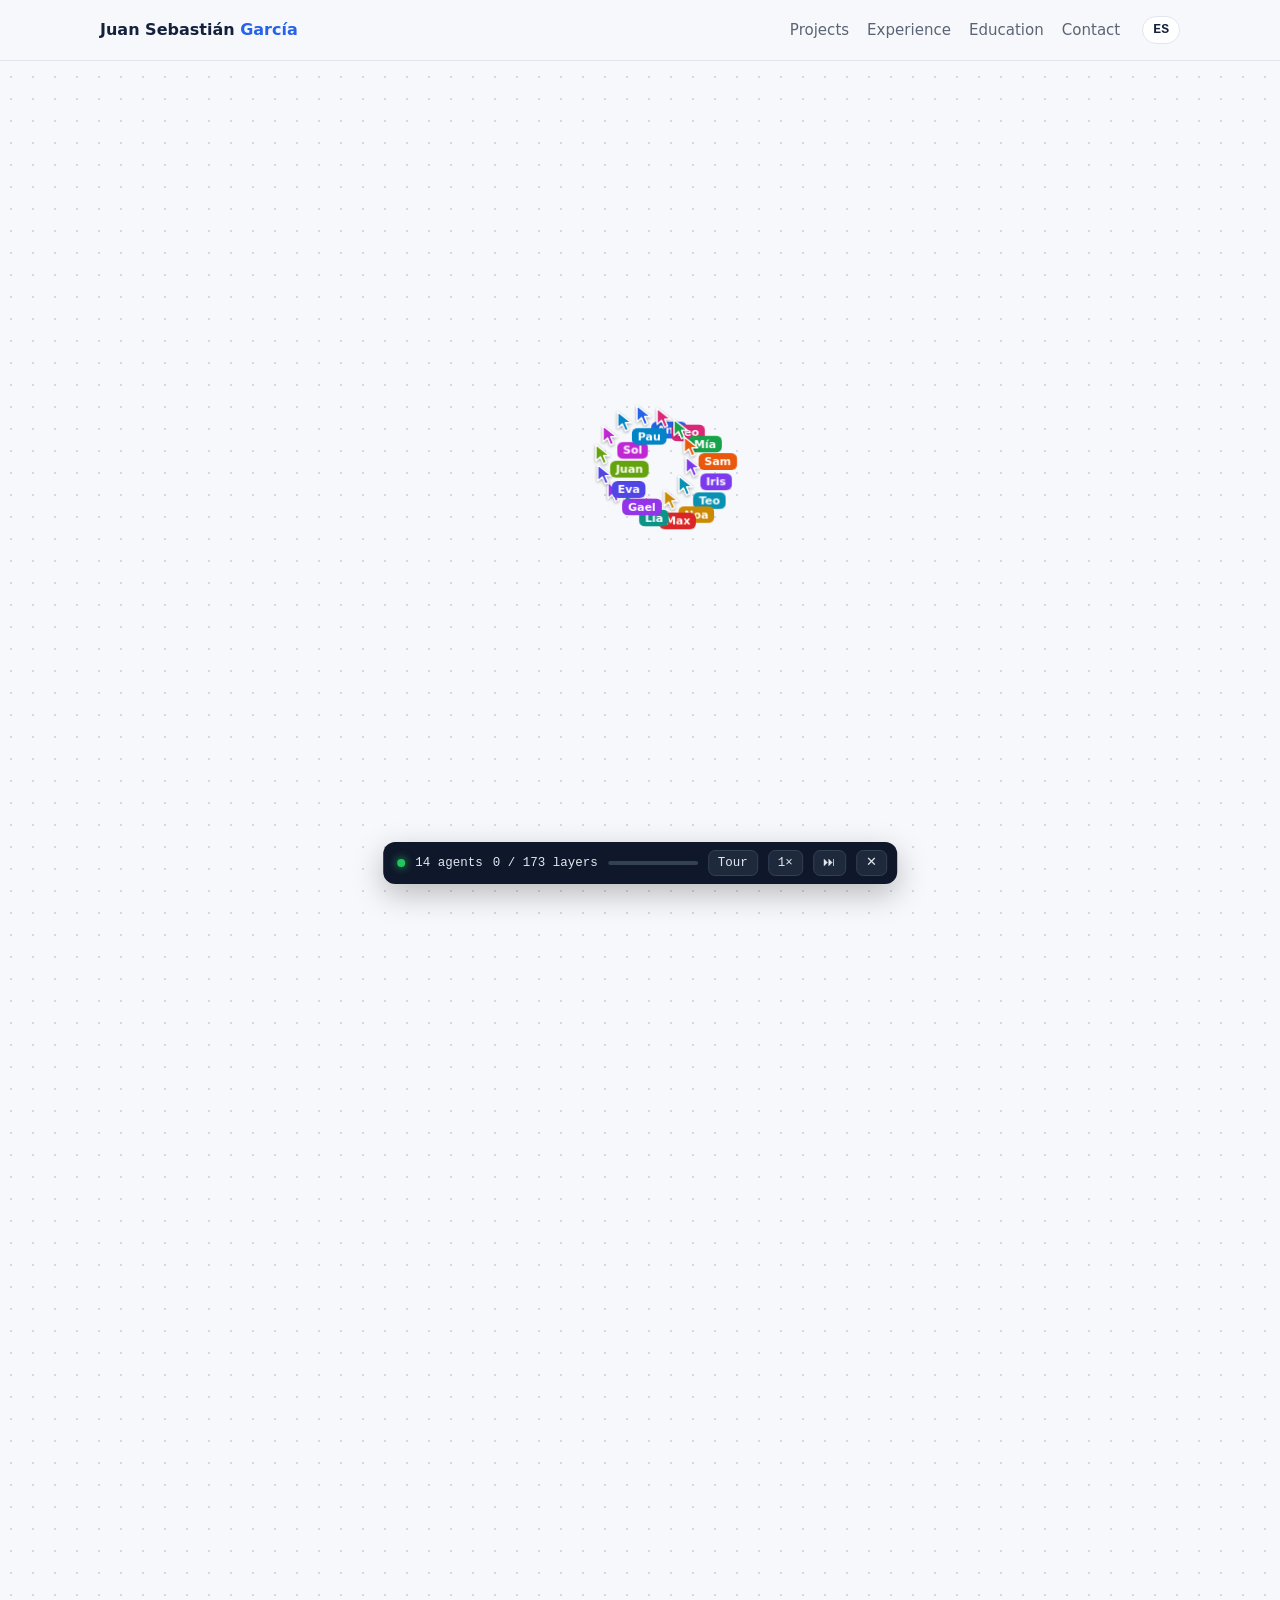
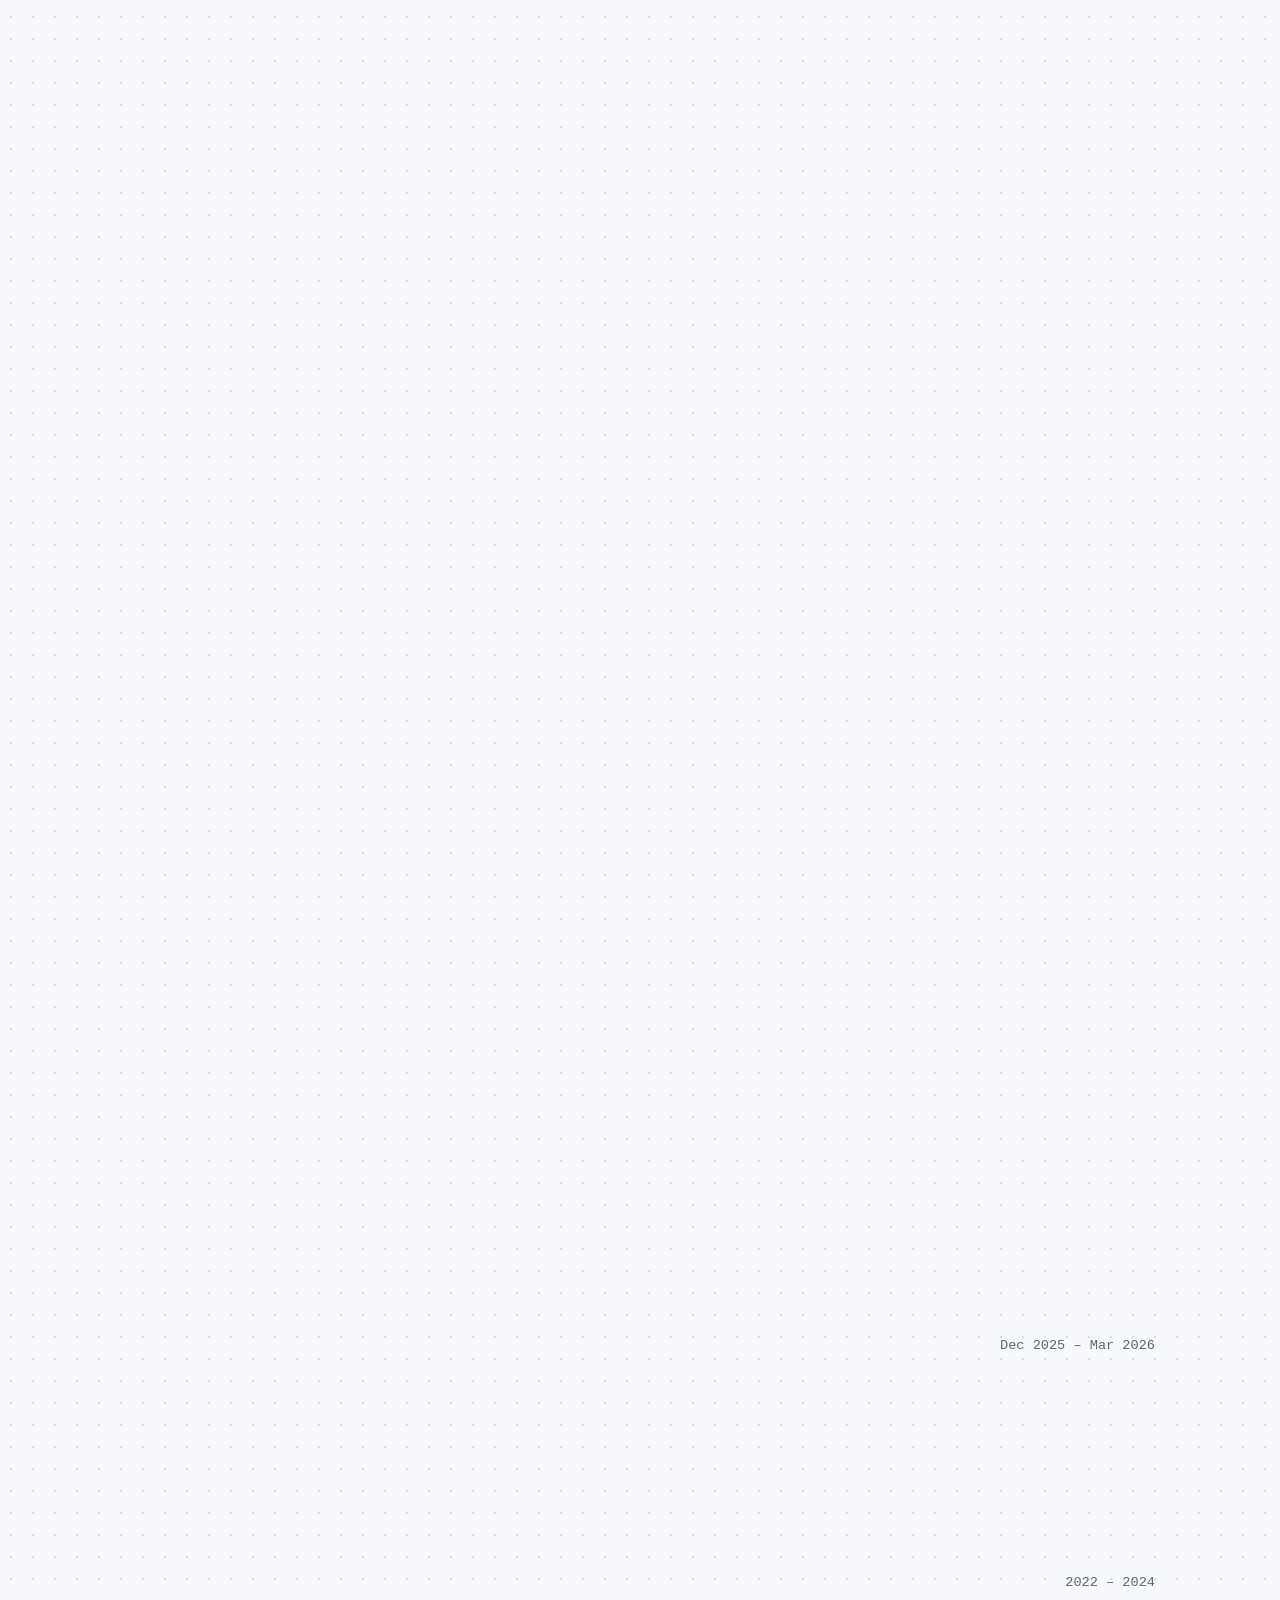
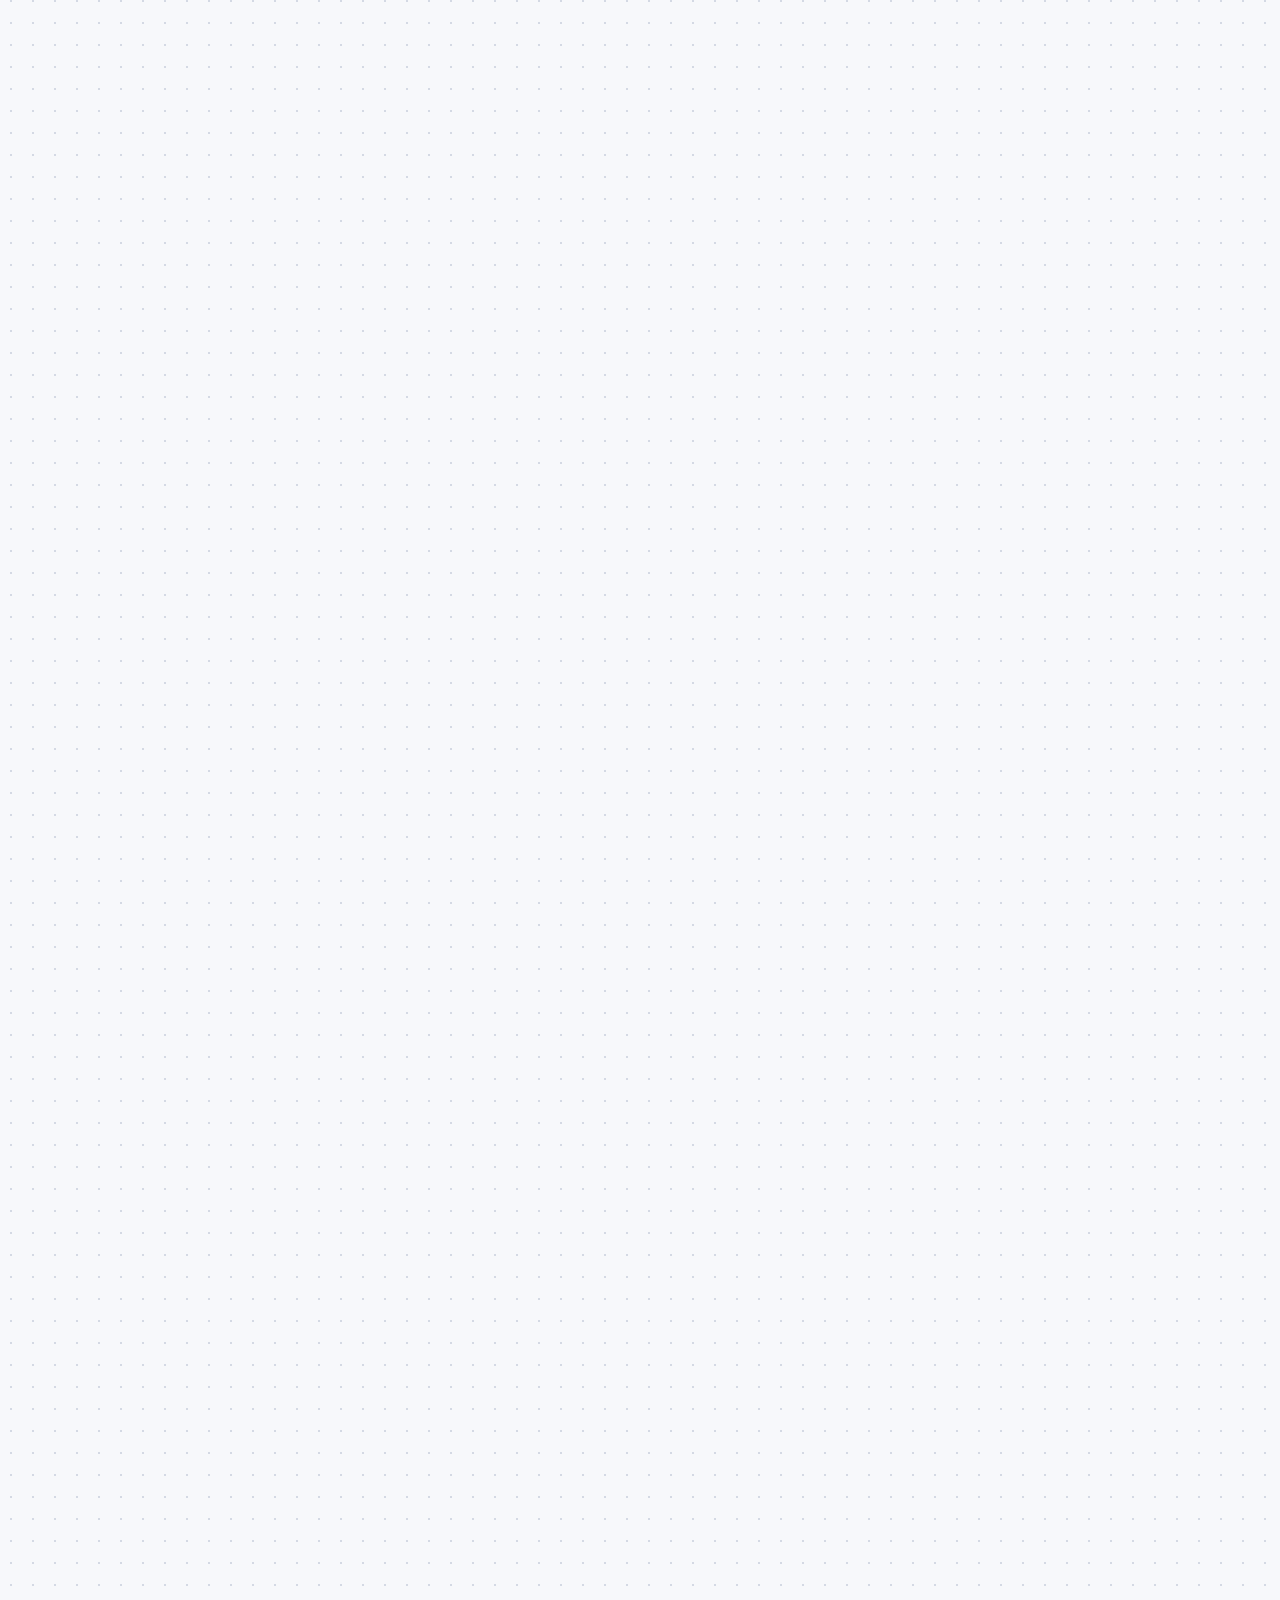
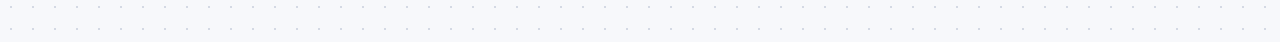
==== en/index.html @ de95fca2 "CV y portafolio web con el efecto Swarm Rebuild Sitio estático en español e inglés: perfil, 8 proyec" ====
<!doctype html>
<html lang="en">
<head>
<meta charset="utf-8">
<meta name="viewport" content="width=device-width, initial-scale=1">
<title>Juan Sebastián García Carrillo · Systems &amp; Data Analyst, QA and AI-powered automation</title>
<meta name="description" content="CV and portfolio of Juan Sebastián García Carrillo: QA, data analysis and AI-powered automation. Eight projects with code and demos.">
<meta property="og:title" content="Juan Sebastián García Carrillo · Systems &amp; Data Analyst, QA and AI-powered automation">
<meta property="og:description" content="CV and portfolio of Juan Sebastián García Carrillo: QA, data analysis and AI-powered automation. Eight projects with code and demos.">
<meta property="og:image" content="https://juansgarciac.github.io/img/storylens.webp">
<link rel="alternate" hreflang="en" href="https://juansgarciac.github.io/en/"><link rel="alternate" hreflang="es" href="https://juansgarciac.github.io/">
<link rel="icon" href="../favicon.svg" type="image/svg+xml">
<link rel="stylesheet" href="../styles.css">
</head>
<body>
<script src="../swarm-rebuild.js" data-agents="14"></script>
<div data-sr-root>
<header class="top"><div class="wrap">
  <a class="brand" href="#inicio">Juan Sebastián <span>García</span></a>
  <nav aria-label="Secciones"><a href="#proyectos">Projects</a><a href="#experiencia">Experience</a><a href="#formacion">Education</a><a href="#contacto">Contact</a></nav>
  <a class="lang" href="../" hreflang="es">ES</a>
</div></header>

<main id="inicio">
<section class="hero"><div class="wrap">
  <p class="kicker">Bogotá, Colombia · Systems Engineer</p>
  <h1>Juan Sebastián García Carrillo</h1>
  <p class="role">Systems &amp; Data Analyst · QA · AI-powered automation</p>
  <p class="summary">Systems Engineer with a background in requirements, data and AI-powered automation. As a QA Engineer (2022–2024) I analyzed and documented user stories and integrations, with acceptance criteria, in Agile/Scrum teams. In my professional internship I performed statistical and trend analysis to support decisions, automated Excel workbooks with macros and built the prototype of a conversational AI agent.</p>
  <ul class="actions">
    <li><a class="btn" href="#proyectos">See projects</a></li>
    <li><a class="btn primary" data-mail data-u="juansgarciac2003" data-d="gmail.com" href="#contacto">Email</a></li>
    <li><a class="btn" href="https://www.linkedin.com/in/juansgc" rel="noopener">LinkedIn</a></li>
    <li><a class="btn" href="https://github.com/JuanSGarciaC" rel="noopener">GitHub</a></li>
  </ul>
  <p class="where">Open to remote, hybrid or on-site work in Bogotá.</p>
</div></section>

<section id="proyectos"><div class="wrap">
  <h2>Projects</h2>
  <p class="lead">Eight projects with one idea in common: systems that fail safely, can be audited and measure what they promise. Each one has its code, automated tests and a section on its limits.</p>
  <div class="grid"><article class="card"><figure><img src="../img/storylens.webp" alt="StoryLens QA: Catch requirement issues before they become bugs" loading="lazy" decoding="async" width="960" height="600"></figure><div class="body"><h3>StoryLens QA</h3><p class="tagline">Catch requirement issues before they become bugs</p><p class="desc">Reads user stories and flags what is poorly written, citing the standard (ISO 29148, INVEST, ISTQB); generates traceable test cases and measures quality. AI is optional: if it fails, the rules keep working.</p><p class="learned"><b>I learned:</b> to evaluate AI honestly: on unseen stories the rules (F1 0.71) beat the AI (0.37–0.46).</p><ul class="chips"><li class="chip">Python</li><li class="chip">FastAPI</li><li class="chip">React</li><li class="chip">Gemini</li><li class="chip">Playwright</li></ul><ul class="links"><li><a href="https://github.com/JuanSGarciaC/storylens-qa" rel="noopener">Code</a></li><li><a href="https://storylens-qa.onrender.com" rel="noopener">Live demo</a></li><li><a href="https://juansgarciac.github.io/storylens-qa/" rel="noopener">Project page</a></li></ul></div></article><article class="card"><figure><img src="../img/laboratorio.webp" alt="Defense lab: See a web attack from the inside, and how it is stopped" loading="lazy" decoding="async" width="960" height="600"></figure><div class="body"><h3>Defense lab</h3><p class="tagline">See a web attack from the inside, and how it is stopped</p><p class="desc">The same app written vulnerable and hardened; seven OWASP Top 10 attacks run against both at once, and a console shows every request, the result and the line of code that makes the difference.</p><p class="learned"><b>I learned:</b> how SQL injection, XSS, brute force, IDOR and others work, and how to fix them.</p><ul class="chips"><li class="chip">Python</li><li class="chip">FastAPI</li><li class="chip">React</li><li class="chip">OWASP</li><li class="chip">Playwright</li></ul><ul class="links"><li><a href="https://github.com/JuanSGarciaC/laboratorio-defensa" rel="noopener">Code</a></li></ul></div></article><article class="card"><figure><img src="../img/nexusflow.webp" alt="NexusFlow: Automate business processes without doing anything twice" loading="lazy" decoding="async" width="960" height="600"></figure><div class="body"><h3>NexusFlow</h3><p class="tagline">Automate business processes without doing anything twice</p><p class="desc">Workflows with steps, conditions and API calls that run in the background with retries and idempotency; role-based users, encrypted credentials, signed webhooks and an audit log.</p><p class="learned"><b>I learned:</b> idempotency and designing for failure: no retry ever charges twice.</p><ul class="chips"><li class="chip">FastAPI</li><li class="chip">PostgreSQL</li><li class="chip">Celery</li><li class="chip">Redis</li><li class="chip">React</li><li class="chip">Docker</li></ul><ul class="links"><li><a href="https://github.com/JuanSGarciaC/nexusflow" rel="noopener">Code</a></li><li><a href="https://juansgarciac.github.io/nexusflow/" rel="noopener">Project page</a></li></ul></div></article><article class="card"><figure><img src="../img/datapulse.webp" alt="DataPulse: Trustworthy, traceable data from source to report" loading="lazy" decoding="async" width="960" height="600"></figure><div class="body"><h3>DataPulse</h3><p class="tagline">Trustworthy, traceable data from source to report</p><p class="desc">Ingests files and an API with validation and quarantine, Prefect orchestration, a dbt star schema, a KPI API and a dashboard; any figure can be traced back to its file.</p><p class="learned"><b>I learned:</b> data quality and traceability: 37 seeded defects the pipeline must catch exactly.</p><ul class="chips"><li class="chip">Polars</li><li class="chip">Prefect</li><li class="chip">dbt</li><li class="chip">PostgreSQL</li><li class="chip">FastAPI</li><li class="chip">Streamlit</li></ul><ul class="links"><li><a href="https://github.com/JuanSGarciaC/datapulse" rel="noopener">Code</a></li><li><a href="https://juansgarciac.github.io/datapulse/" rel="noopener">Project page</a></li></ul></div></article><article class="card"><figure><img src="../img/sello.webp" alt="Sello · AI triage: AI classifies; a person adds the stamp" loading="lazy" decoding="async" width="960" height="600"></figure><div class="body"><h3>Sello · AI triage</h3><p class="tagline">AI classifies; a person adds the stamp</p><p class="desc">Classifies IT support requests with an LLM and a rule decides: auto-approve or send to a person. Then it goes to the right team with a deadline. Correct category in 9 of 10 final-test cases.</p><p class="learned"><b>I learned:</b> that a model&#x27;s confidence is not enough: urgent and doubtful requests go to a person.</p><ul class="chips"><li class="chip">Python</li><li class="chip">FastAPI</li><li class="chip">LLM</li><li class="chip">React</li><li class="chip">SQLite</li></ul><ul class="links"><li><a href="https://github.com/JuanSGarciaC/triaje-solicitudes" rel="noopener">Code</a></li><li><a href="https://triaje-solicitudes-demo.onrender.com" rel="noopener">Live demo</a></li></ul></div></article><article class="card"><figure><img src="../img/integrador.webp" alt="Webhook integrator: Deliver events between systems without losing one" loading="lazy" decoding="async" width="960" height="600"></figure><div class="body"><h3>Webhook integrator</h3><p class="tagline">Deliver events between systems without losing one</p><p class="desc">Receives GitHub webhooks, verifies the HMAC signature, answers 202 and delivers them from a worker with exponential backoff and jitter; failed events are reprocessed from a panel.</p><p class="learned"><b>I learned:</b> to measure with injected failures: with 30% failures, 200 of 200 were delivered.</p><ul class="chips"><li class="chip">Python</li><li class="chip">FastAPI</li><li class="chip">HMAC</li><li class="chip">React</li><li class="chip">Newman</li></ul><ul class="links"><li><a href="https://github.com/JuanSGarciaC/integrador-webhooks" rel="noopener">Code</a></li><li><a href="https://integrador-webhooks-demo.onrender.com" rel="noopener">Live demo</a></li></ul></div></article><article class="card"><figure><img src="../img/cortex.webp" alt="Cortex Agent: An AI agent you can watch think" loading="lazy" decoding="async" width="960" height="600"></figure><div class="body"><h3>Cortex Agent</h3><p class="tagline">An AI agent you can watch think</p><p class="desc">An agent with its own loop, tools over MCP, hybrid document search and memory; every step is logged and evaluated automatically.</p><p class="learned"><b>I learned:</b> how an agent works inside and how to evaluate it with repeatable tests.</p><ul class="chips"><li class="chip">Python</li><li class="chip">MCP</li><li class="chip">RAG</li><li class="chip">Gemini</li><li class="chip">React</li></ul><ul class="links"><li><a href="https://github.com/JuanSGarciaC/cortex-agent" rel="noopener">Code</a></li></ul></div></article><article class="card"><figure><img src="../img/datos.webp" alt="Colombia open data: Real public data, cleaned and checked" loading="lazy" decoding="async" width="960" height="600"></figure><div class="body"><h3>Colombia open data</h3><p class="tagline">Real public data, cleaned and checked</p><p class="desc">Downloads higher-education enrollment from datos.gov.co, validates it, computes statistics and writes a summary whose figures are verified; totals match the official source.</p><p class="learned"><b>I learned:</b> to distrust the source: the data came duplicated and faked a 48% drop.</p><ul class="chips"><li class="chip">Python</li><li class="chip">FastAPI</li><li class="chip">SQLite</li><li class="chip">React</li><li class="chip">datos.gov.co</li></ul><ul class="links"><li><a href="https://github.com/JuanSGarciaC/datos-abiertos-colombia-educacion" rel="noopener">Code</a></li></ul></div></article></div>
  <p class="note">Personal projects built with AI assistants; I reviewed, ran and verified them. Figures come from their tests and evaluations, and each repository explains what is not measured.</p>
</div></section>

<section id="experiencia"><div class="wrap">
  <h2>Experience</h2>
  <div class="timeline"><article class="panel job"><header><h3>Fundación Universitaria del Área Andina</h3><span class="meta">Dec 2025 – Mar 2026</span></header><p class="pos">Professional internship</p><ul><li>Statistical and trend analysis on databases to detect problems and support decisions, with charts and samples.</li><li>Built macros and optimized Excel workbooks and basic databases to improve information handling.</li><li>Prototype of a conversational AI agent to help draft institutional documents following the institution&#x27;s rules (initial phase, not deployed).</li></ul></article><article class="panel job"><header><h3>Software Quality Assurance S.A.</h3><span class="meta">2022 – 2024</span></header><p class="pos">QA Engineer</p><ul><li>Started as a SENA intern and continued as QA Engineer.</li><li>Analyzed and documented user stories and integrations in staging and pre-production, identifying risks before each release.</li><li>Contributed requirements analysis and acceptance criteria in Agile/Scrum ceremonies.</li><li>Maintained documentation and traceability in Jira and Confluence across Development, QA and Product.</li><li>Automated repetitive analysis and information-organization tasks with Python.</li><li>Validated REST services: HTTP status codes, JSON payloads and edge cases.</li></ul></article></div>
</div></section>

<section id="formacion"><div class="wrap">
  <div class="two">
    <div class="panel"><h2>Education</h2><ul class="edu"><li><span><b>B.S. Systems Engineering</b><small>Fundación Universitaria del Área Andina</small></span><span class="y">2023 – 2026</span></li><li><span><b>Technologist in Information Systems Analysis and Development</b><small>SENA</small></span><span class="y">2021 – 2023</span></li><li><span><b>Master in Artificial Intelligence and Innovation</b><small>Founderz · Prompt engineering (few-shot, RAG), Copilot Studio, Power Automate, Make and Power BI</small></span><span class="y">2024 – 2025</span></li><li><span><b>Diploma in Python Programming and DevNet (140 h)</b><small>Área Andina</small></span><span class="y">2025</span></li></ul></div>
    <div class="panel"><h2>Certifications</h2><ul><li>DevNet Associate · Python Essentials 1 &amp; 2 · Introduction to Modern AI — Cisco Networking Academy</li><li>Introduction to ISTQB · Requirements, Performance and REST API Testing — Área Andina</li></ul><h2>Languages</h2><p>Spanish (native) · English B2 (technical reading and documentation)</p></div>
  </div>
</div></section>

<section id="habilidades"><div class="wrap">
  <h2>Skills</h2>
  <div class="skills"><div class="panel"><h3>Data &amp; BI</h3><ul class="chips"><li class=chip>SQL</li><li class=chip>Advanced Excel (macros)</li><li class=chip>Statistical analysis</li><li class=chip>Power BI</li><li class=chip>ETL</li></ul></div><div class="panel"><h3>QA &amp; methodologies</h3><ul class="chips"><li class=chip>Acceptance criteria</li><li class=chip>REST API testing</li><li class=chip>pytest</li><li class=chip>Playwright</li><li class=chip>Postman/Newman</li><li class=chip>Agile/Scrum</li><li class=chip>Jira</li><li class=chip>Confluence</li></ul></div><div class="panel"><h3>Programming</h3><ul class="chips"><li class=chip>Python</li><li class=chip>FastAPI</li><li class=chip>React</li><li class=chip>PostgreSQL</li><li class=chip>SQLite</li><li class=chip>Git/GitHub</li><li class=chip>GitHub Actions</li><li class=chip>Docker</li></ul></div><div class="panel"><h3>AI &amp; automation</h3><ul class="chips"><li class=chip>Prompt engineering</li><li class=chip>GPT-4</li><li class=chip>Claude</li><li class=chip>Gemini</li><li class=chip>Azure OpenAI</li><li class=chip>Copilot Studio</li><li class=chip>Power Automate</li><li class=chip>Make</li></ul></div></div>
</div></section>

<section id="contacto" class="contact"><div class="wrap">
  <div class="panel">
    <h2>Let&#x27;s talk</h2>
    <p class="lead" style="margin-inline:auto">Looking for someone for QA, data analysis or AI-powered automation? Write to me.</p>
    <ul class="actions" style="justify-content:center">
      <li><a class="btn primary" data-mail data-u="juansgarciac2003" data-d="gmail.com" href="#contacto">Email</a></li>
      <li><a class="btn" href="https://www.linkedin.com/in/juansgc" rel="noopener">LinkedIn</a></li>
      <li><a class="btn" href="https://github.com/JuanSGarciaC" rel="noopener">GitHub</a></li>
    </ul>
    <noscript><p>juansgarciac2003 [at] gmail.com</p></noscript>
  </div>
</div></section>
</main>

<footer><div class="wrap">
  <p>Built with HTML, CSS and JavaScript, no dependencies. The colored cursors build the page the first time you visit. <button type="button" data-sr-replay>Watch the build again</button></p>
  <p>© 2026 Juan Sebastián García Carrillo</p>
</div></footer>
</div>
<script src="../site.js" defer></script>
</body>
</html>
---- styles.css ----
:root {
  --bg: #f7f8fb;
  --paper: #ffffff;
  --ink: #14213d;
  --muted: #5b6475;
  --line: #e1e5ee;
  --accent: #2563eb;
  --accent-ink: #1d4ed8;
  --teal: #0f766e;
  --radius: 14px;
  --shadow: 0 1px 2px rgba(20, 33, 61, .06), 0 8px 24px rgba(20, 33, 61, .06);
  --mono: ui-monospace, "Cascadia Code", Consolas, monospace;
  --sans: "Segoe UI", system-ui, -apple-system, Roboto, "Helvetica Neue", Arial, sans-serif;
}

* { box-sizing: border-box; }
html { scroll-behavior: smooth; }
body {
  margin: 0;
  font: 16px/1.6 var(--sans);
  color: var(--ink);
  background-color: var(--bg);
  /* E3: rejilla de puntos, el "lienzo" donde trabajan los cursores */
  background-image: radial-gradient(circle, #d4d9e4 1px, transparent 1.2px);
  background-size: 22px 22px;
}
img { max-width: 100%; display: block; }
a { color: var(--accent-ink); }
a:focus-visible, button:focus-visible { outline: 3px solid var(--accent); outline-offset: 2px; border-radius: 6px; }

.wrap { width: min(1080px, 100% - 40px); margin-inline: auto; }

/* ---------- cabecera */
.top {
  position: sticky; top: 0; z-index: 50;
  background: rgba(247, 248, 251, .86);
  backdrop-filter: blur(8px);
  border-bottom: 1px solid var(--line);
}
.top .wrap { display: flex; align-items: center; gap: 22px; height: 60px; }
.brand { font-weight: 700; text-decoration: none; color: var(--ink); white-space: nowrap; }
.brand span { color: var(--accent); }
.top nav { display: flex; gap: 18px; margin-left: auto; flex-wrap: wrap; }
.top nav a { color: var(--muted); text-decoration: none; font-size: .94rem; }
.top nav a:hover { color: var(--ink); }
.lang { font: 600 .82rem/1 var(--mono); border: 1px solid var(--line); border-radius: 999px; padding: 6px 10px;
        text-decoration: none; color: var(--ink); background: var(--paper); }

/* ---------- hero */
.hero { padding: 72px 0 40px; }
.hero .kicker { font: 600 .86rem/1.4 var(--mono); color: var(--teal); letter-spacing: .02em; margin: 0 0 10px; }
.hero h1 { font-size: clamp(2.2rem, 5.4vw, 3.8rem); line-height: 1.05; margin: 0 0 14px; letter-spacing: -.02em; }
.hero .role { font-size: clamp(1.05rem, 2vw, 1.3rem); color: var(--accent-ink); font-weight: 600; margin: 0 0 18px; }
.hero .summary { max-width: 760px; color: #2a3550; font-size: 1.06rem; margin: 0 0 24px; }
.actions { display: flex; flex-wrap: wrap; gap: 10px; margin: 0 0 14px; padding: 0; list-style: none; }
.btn {
  display: inline-flex; align-items: center; gap: 8px; padding: 10px 16px; border-radius: 10px;
  border: 1px solid var(--line); background: var(--paper); color: var(--ink); text-decoration: none;
  font-weight: 600; font-size: .95rem; box-shadow: var(--shadow);
  transition: transform .15s ease;
}
.btn:hover { transform: translateY(-1px); }
.btn.primary { background: var(--accent); border-color: var(--accent); color: #fff; }
.where { color: var(--muted); font-size: .92rem; margin: 0; }

/* ---------- secciones */
section { padding: 34px 0; scroll-margin-top: 70px; }
section > .wrap > h2 { font-size: 1.7rem; margin: 0 0 6px; letter-spacing: -.01em; }
.lead { color: var(--muted); margin: 0 0 22px; max-width: 760px; }

.panel {
  background: var(--paper); border: 1px solid var(--line); border-radius: var(--radius);
  box-shadow: var(--shadow); padding: 22px 24px;
}

/* ---------- proyectos */
.grid { display: grid; grid-template-columns: repeat(auto-fill, minmax(300px, 1fr)); gap: 18px; }
.card {
  display: flex; flex-direction: column; background: var(--paper); border: 1px solid var(--line);
  border-radius: var(--radius); box-shadow: var(--shadow); overflow: hidden;
}
.card figure { margin: 0; aspect-ratio: 16 / 10; background: #0f172a; overflow: hidden; }
.card figure img { width: 100%; height: 100%; object-fit: cover; object-position: top left; }
.card .body { padding: 16px 18px 18px; display: flex; flex-direction: column; gap: 8px; flex: 1; }
.card h3 { margin: 0; font-size: 1.12rem; }
.card .tagline { margin: 0; color: var(--teal); font-weight: 600; font-size: .92rem; }
.card .desc { margin: 0; color: #2a3550; font-size: .95rem; }
.card .learned { margin: 0; font-size: .9rem; color: var(--muted); }
.card .learned b { color: var(--ink); }
.chips { display: flex; flex-wrap: wrap; gap: 6px; list-style: none; margin: 2px 0 0; padding: 0; }
.chip { font: 500 .76rem/1 var(--mono); padding: 5px 8px; border-radius: 6px; background: #eef2ff; color: #3730a3; }
.links { display: flex; flex-wrap: wrap; gap: 14px; margin: auto 0 0; padding: 8px 0 0; list-style: none; font-size: .92rem; font-weight: 600; }
.note {
  margin: 20px 0 0; padding: 12px 16px; border-left: 3px solid var(--teal); background: #eaf6f1;
  border-radius: 8px; font-size: .93rem; color: #1f3b36;
}

/* ---------- experiencia y formación */
.timeline { display: grid; gap: 16px; }
.job header { display: flex; flex-wrap: wrap; justify-content: space-between; gap: 6px 18px; align-items: baseline; }
.job h3 { margin: 0; font-size: 1.1rem; }
.job .meta { font: 500 .85rem/1.4 var(--mono); color: var(--muted); }
.job .pos { margin: 2px 0 8px; color: var(--teal); font-weight: 600; }
.job ul { margin: 0; padding-left: 20px; }
.job li { margin: 3px 0; }

.two { display: grid; grid-template-columns: repeat(auto-fit, minmax(300px, 1fr)); gap: 18px; }
.edu { list-style: none; margin: 0; padding: 0; display: grid; gap: 12px; }
.edu li { display: flex; justify-content: space-between; gap: 12px; }
.edu .y { font: 500 .85rem/1.6 var(--mono); color: var(--muted); white-space: nowrap; }
.edu small { display: block; color: var(--muted); }

.skills { display: grid; grid-template-columns: repeat(auto-fit, minmax(240px, 1fr)); gap: 18px; }
.skills h3 { margin: 0 0 8px; font-size: 1rem; }

/* ---------- contacto y pie */
.contact { text-align: center; }
.contact .panel { padding: 34px 24px; }
.contact h2 { margin-top: 0; }
footer { padding: 28px 0 90px; color: var(--muted); font-size: .88rem; text-align: center; }
footer button {
  font: inherit; color: var(--accent-ink); background: none; border: 0; text-decoration: underline; cursor: pointer; padding: 0;
}

/* ---------- barra del enjambre (la crea swarm-rebuild.js) */
#sr-bar {
  position: fixed; left: 50%; bottom: 16px; transform: translateX(-50%); z-index: 9999;
  display: flex; align-items: center; gap: 10px; padding: 8px 10px 8px 14px;
  background: #0f172a; color: #e2e8f0; border-radius: 12px; box-shadow: 0 10px 30px rgba(0, 0, 0, .25);
  font: 500 12.5px/1 var(--mono); white-space: nowrap; transition: opacity .3s, transform .3s;
}
#sr-bar.sr-out { opacity: 0; transform: translate(-50%, 20px); pointer-events: none; }
#sr-bar .sr-dot { width: 8px; height: 8px; border-radius: 50%; background: #22c55e; box-shadow: 0 0 8px #22c55e; }
#sr-bar .sr-progress { width: 90px; height: 4px; background: #334155; border-radius: 4px; overflow: hidden; }
#sr-bar .sr-progress i { display: block; height: 100%; background: #60a5fa; transform-origin: left; transform: scaleX(0);
                         transition: transform .25s ease; }
#sr-bar button {
  font: inherit; color: #e2e8f0; background: #1e293b; border: 1px solid #334155; border-radius: 7px; padding: 6px 9px; cursor: pointer;
}
#sr-bar button:hover, #sr-bar button.on { background: #2563eb; border-color: #2563eb; }

@media (max-width: 640px) {
  .top nav { display: none; }
  .hero { padding-top: 44px; }
  #sr-bar { gap: 7px; padding: 7px 8px 7px 10px; font-size: 11px; }
  #sr-bar .sr-progress { width: 44px; }
  #sr-bar [data-k="agents"] { display: none; }
}

@media (prefers-reduced-motion: reduce) {
  html { scroll-behavior: auto; }
  .btn { transition: none; }
}
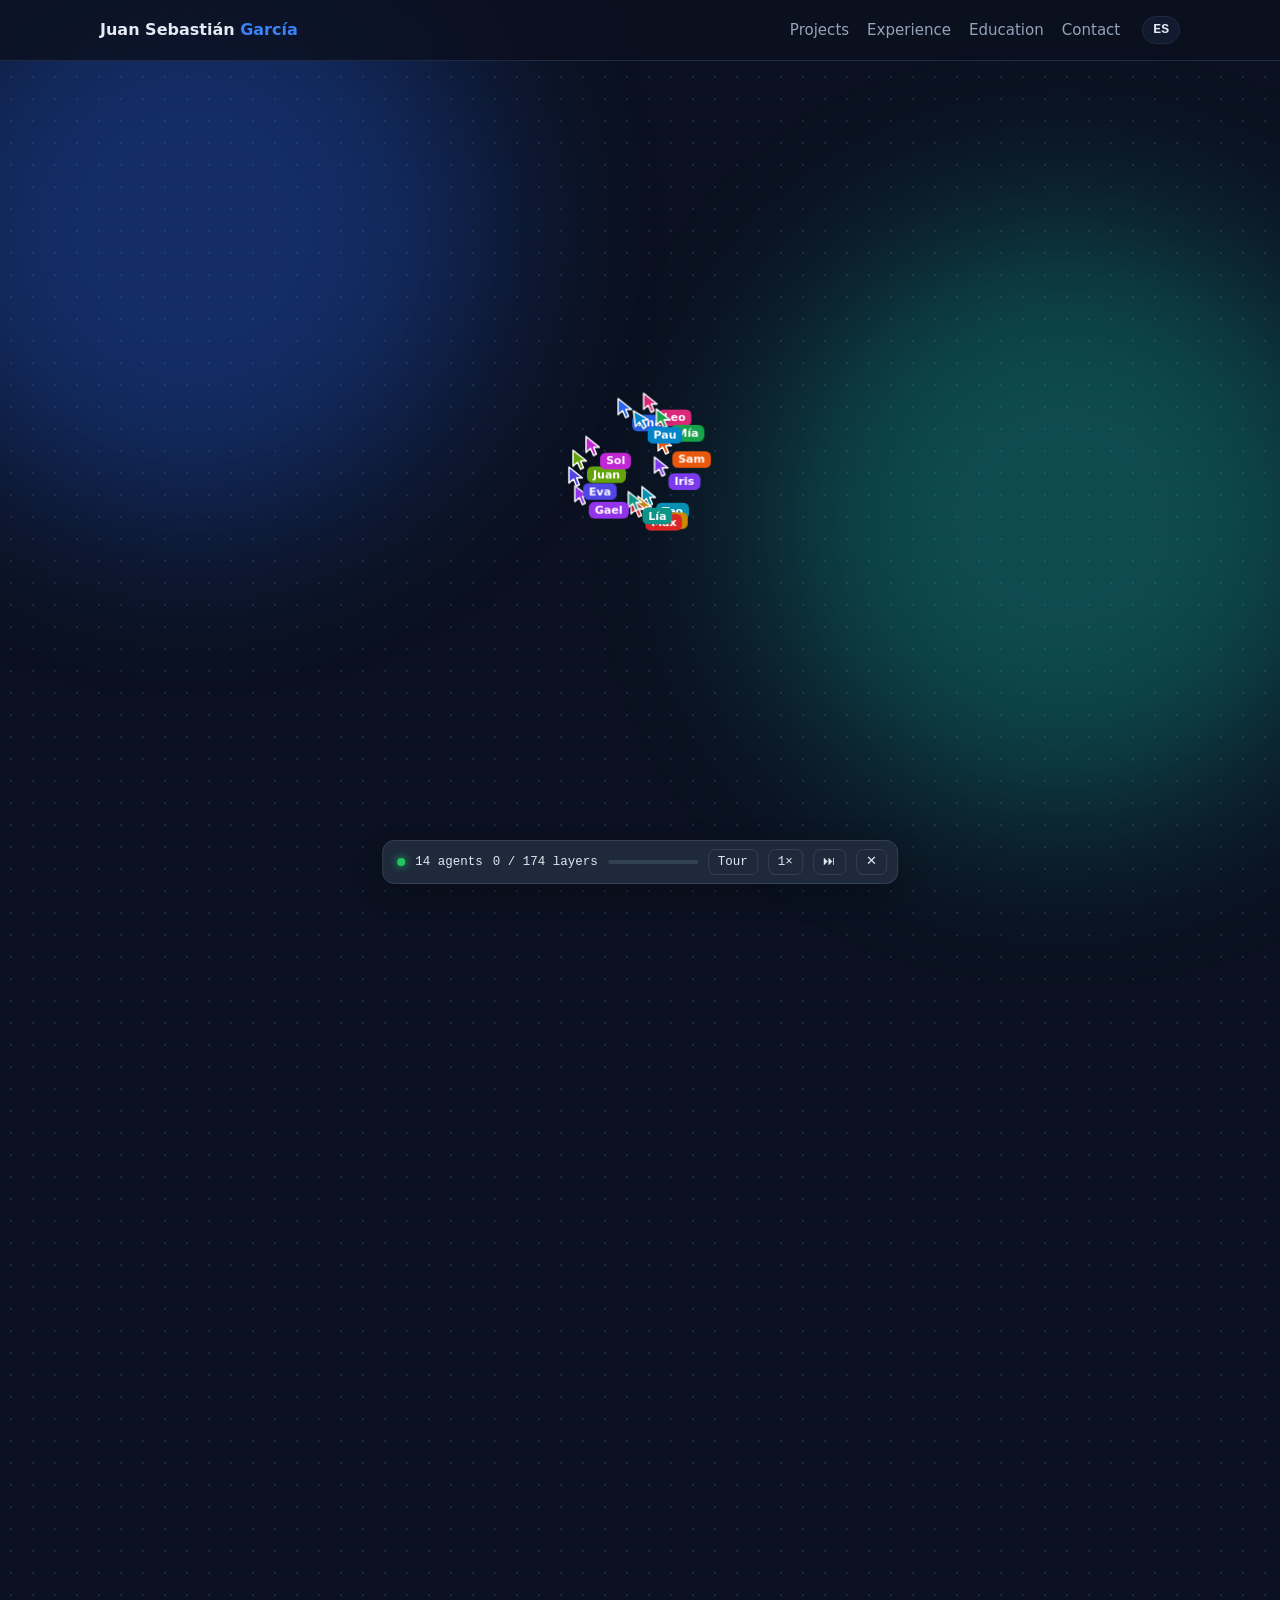
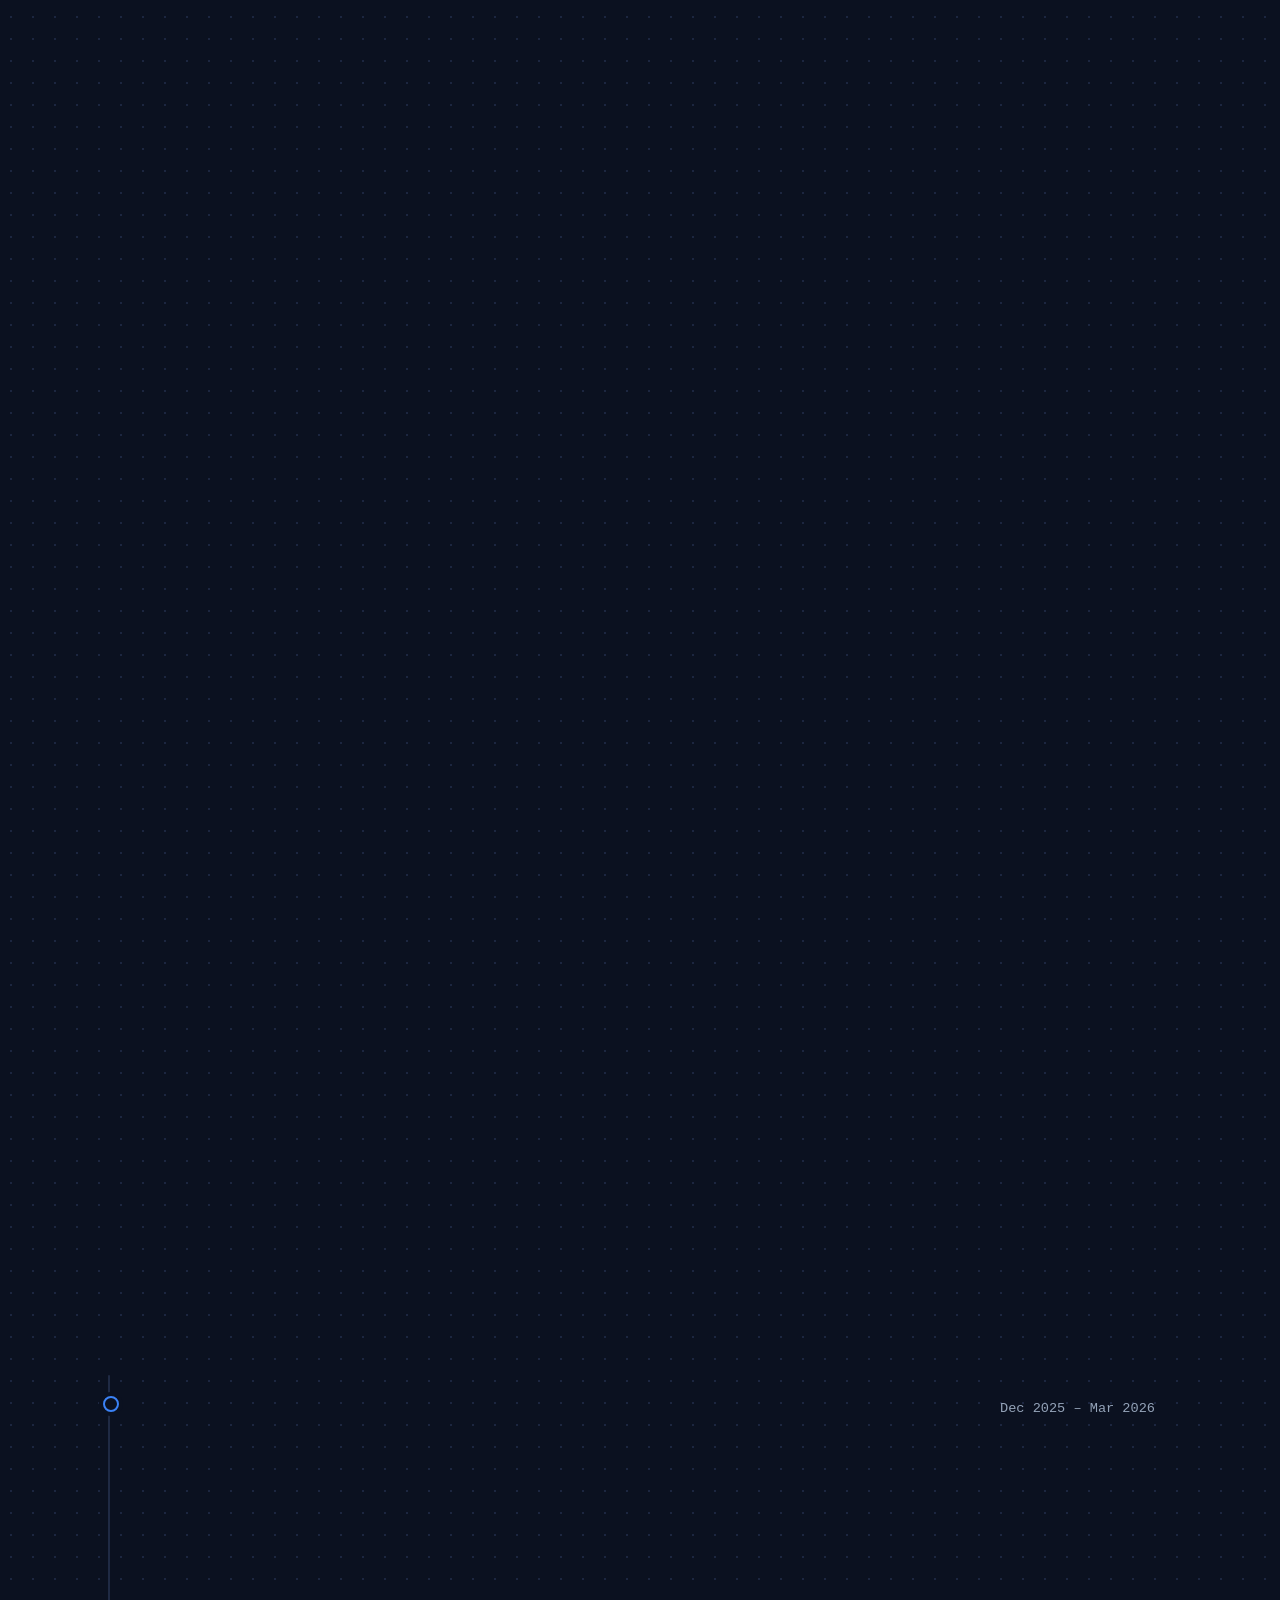
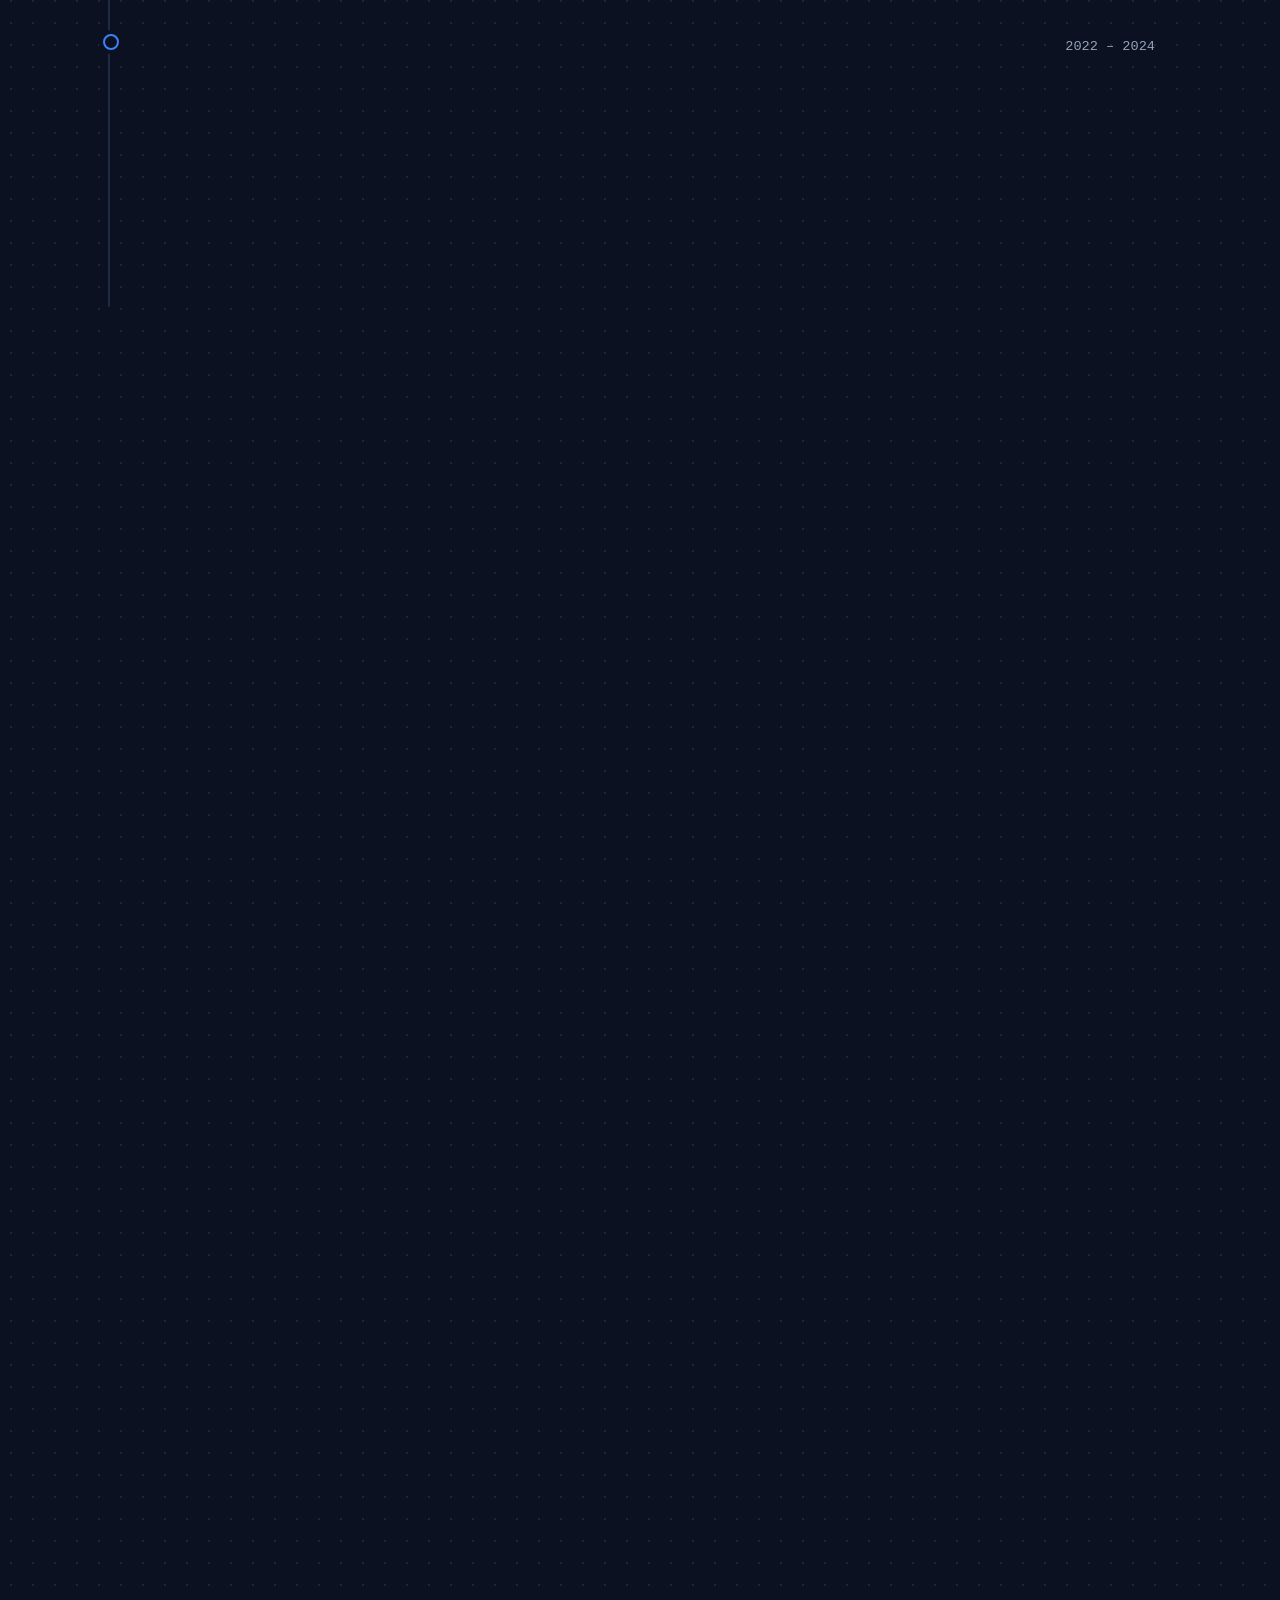
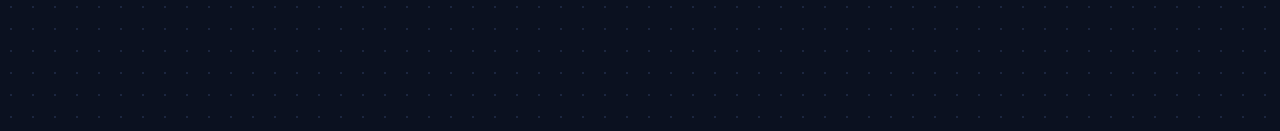
==== commit 3bb257f3: "Tema oscuro, foto, correo a Gmail y animación en cada carga - El botón de correo abre la ventana de " ====
--- a/en/index.html
+++ b/en/index.html
@@ -22,7 +22,9 @@
 </div></header>
 
 <main id="inicio">
-<section class="hero"><div class="wrap">
+<section class="hero"><div class="wrap has-photo">
+  <img class="avatar" src="../img/foto.jpg" alt="Juan Sebastián García Carrillo" width="220" height="220">
+  <div class="intro">
   <p class="kicker">Bogotá, Colombia · Systems Engineer</p>
   <h1>Juan Sebastián García Carrillo</h1>
   <p class="role">Systems &amp; Data Analyst · QA · AI-powered automation</p>
@@ -34,6 +36,7 @@
     <li><a class="btn" href="https://github.com/JuanSGarciaC" rel="noopener">GitHub</a></li>
   </ul>
   <p class="where">Open to remote, hybrid or on-site work in Bogotá.</p>
+  </div>
 </div></section>
 
 <section id="proyectos"><div class="wrap">
@@ -75,7 +78,7 @@
 </main>
 
 <footer><div class="wrap">
-  <p>Built with HTML, CSS and JavaScript, no dependencies. The colored cursors build the page the first time you visit. <button type="button" data-sr-replay>Watch the build again</button></p>
+  <p>Built with HTML, CSS and JavaScript, no dependencies. The colored cursors build the page every time you visit. <button type="button" data-sr-replay>Watch the build again</button></p>
   <p>© 2026 Juan Sebastián García Carrillo</p>
 </div></footer>
 </div>
--- a/styles.css
+++ b/styles.css
@@ -1,19 +1,22 @@
 :root {
-  --bg: #f7f8fb;
-  --paper: #ffffff;
-  --ink: #14213d;
-  --muted: #5b6475;
-  --line: #e1e5ee;
-  --accent: #2563eb;
-  --accent-ink: #1d4ed8;
-  --teal: #0f766e;
+  color-scheme: dark;
+  --bg: #0b1120;
+  --paper: #111a2e;
+  --ink: #e5e9f2;
+  --muted: #94a3b8;
+  --line: #1f2a44;
+  --accent: #3b82f6;
+  --accent-ink: #60a5fa;
+  --teal: #2dd4bf;
+  --body: #cbd5e1;
   --radius: 14px;
-  --shadow: 0 1px 2px rgba(20, 33, 61, .06), 0 8px 24px rgba(20, 33, 61, .06);
+  --shadow: 0 1px 2px rgba(0, 0, 0, .3), 0 8px 24px rgba(0, 0, 0, .35);
   --mono: ui-monospace, "Cascadia Code", Consolas, monospace;
   --sans: "Segoe UI", system-ui, -apple-system, Roboto, "Helvetica Neue", Arial, sans-serif;
 }
 
 * { box-sizing: border-box; }
+body { overflow-x: clip; } /* la aurora del hero no crea scroll lateral; clip no rompe la cabecera sticky */
 html { scroll-behavior: smooth; }
 body {
   margin: 0;
@@ -21,7 +24,7 @@
   color: var(--ink);
   background-color: var(--bg);
   /* E3: rejilla de puntos, el "lienzo" donde trabajan los cursores */
-  background-image: radial-gradient(circle, #d4d9e4 1px, transparent 1.2px);
+  background-image: radial-gradient(circle, #1c2640 1px, transparent 1.2px);
   background-size: 22px 22px;
 }
 img { max-width: 100%; display: block; }
@@ -33,10 +36,12 @@
 /* ---------- cabecera */
 .top {
   position: sticky; top: 0; z-index: 50;
-  background: rgba(247, 248, 251, .86);
+  background: rgba(11, 17, 32, .82);
   backdrop-filter: blur(8px);
   border-bottom: 1px solid var(--line);
+  transition: transform .3s ease;
 }
+.top.nav-hidden { transform: translateY(-100%); }
 .top .wrap { display: flex; align-items: center; gap: 22px; height: 60px; }
 .brand { font-weight: 700; text-decoration: none; color: var(--ink); white-space: nowrap; }
 .brand span { color: var(--accent); }
@@ -47,11 +52,22 @@
         text-decoration: none; color: var(--ink); background: var(--paper); }
 
 /* ---------- hero */
-.hero { padding: 72px 0 40px; }
+.hero { padding: 72px 0 40px; position: relative; isolation: isolate; }
+.hero::before, .hero::after {
+  content: ""; position: absolute; z-index: -1; width: 46vw; height: 46vw; max-width: 620px; max-height: 620px;
+  border-radius: 50%; filter: blur(90px); opacity: .35; pointer-events: none; will-change: transform, opacity;
+}
+.hero::before { background: #2563eb; top: -22%; left: -8%; animation: aurora 14s ease-in-out infinite alternate; }
+.hero::after { background: #14b8a6; bottom: -30%; right: -6%; animation: aurora 18s ease-in-out infinite alternate-reverse; }
+@keyframes aurora {
+  0% { transform: translate(0, 0) scale(1); opacity: .28; }
+  50% { opacity: .42; }
+  100% { transform: translate(8vw, 6vh) scale(1.15); opacity: .3; }
+}
 .hero .kicker { font: 600 .86rem/1.4 var(--mono); color: var(--teal); letter-spacing: .02em; margin: 0 0 10px; }
 .hero h1 { font-size: clamp(2.2rem, 5.4vw, 3.8rem); line-height: 1.05; margin: 0 0 14px; letter-spacing: -.02em; }
 .hero .role { font-size: clamp(1.05rem, 2vw, 1.3rem); color: var(--accent-ink); font-weight: 600; margin: 0 0 18px; }
-.hero .summary { max-width: 760px; color: #2a3550; font-size: 1.06rem; margin: 0 0 24px; }
+.hero .summary { max-width: 760px; color: var(--body); font-size: 1.06rem; margin: 0 0 24px; }
 .actions { display: flex; flex-wrap: wrap; gap: 10px; margin: 0 0 14px; padding: 0; list-style: none; }
 .btn {
   display: inline-flex; align-items: center; gap: 8px; padding: 10px 16px; border-radius: 10px;
@@ -62,6 +78,9 @@
 .btn:hover { transform: translateY(-1px); }
 .btn.primary { background: var(--accent); border-color: var(--accent); color: #fff; }
 .where { color: var(--muted); font-size: .92rem; margin: 0; }
+.hero .has-photo { display: flex; align-items: center; gap: 40px; }
+.avatar { width: 220px; height: 220px; flex: none; border-radius: 50%; object-fit: cover;
+          border: 3px solid var(--accent); box-shadow: 0 0 0 6px rgba(59, 130, 246, .15), var(--shadow); }
 
 /* ---------- secciones */
 section { padding: 34px 0; scroll-margin-top: 70px; }
@@ -78,25 +97,39 @@
 .card {
   display: flex; flex-direction: column; background: var(--paper); border: 1px solid var(--line);
   border-radius: var(--radius); box-shadow: var(--shadow); overflow: hidden;
+  position: relative; transition: border-color .3s ease;
 }
+.card::after {
+  content: ""; position: absolute; inset: 0; pointer-events: none; opacity: 0; transition: opacity .3s ease;
+  background: radial-gradient(360px circle at var(--mx, 50%) var(--my, 50%), rgba(96, 165, 250, .16), transparent 60%);
+}
+.card:hover { border-color: #2f4a7a; }
+.card:hover::after { opacity: 1; }
 .card figure { margin: 0; aspect-ratio: 16 / 10; background: #0f172a; overflow: hidden; }
 .card figure img { width: 100%; height: 100%; object-fit: cover; object-position: top left; }
 .card .body { padding: 16px 18px 18px; display: flex; flex-direction: column; gap: 8px; flex: 1; }
 .card h3 { margin: 0; font-size: 1.12rem; }
 .card .tagline { margin: 0; color: var(--teal); font-weight: 600; font-size: .92rem; }
-.card .desc { margin: 0; color: #2a3550; font-size: .95rem; }
+.card .desc { margin: 0; color: var(--body); font-size: .95rem; }
 .card .learned { margin: 0; font-size: .9rem; color: var(--muted); }
 .card .learned b { color: var(--ink); }
 .chips { display: flex; flex-wrap: wrap; gap: 6px; list-style: none; margin: 2px 0 0; padding: 0; }
-.chip { font: 500 .76rem/1 var(--mono); padding: 5px 8px; border-radius: 6px; background: #eef2ff; color: #3730a3; }
+.chip { font: 500 .76rem/1 var(--mono); padding: 5px 8px; border-radius: 6px; background: #1e2a4a; color: #a5b4fc; }
 .links { display: flex; flex-wrap: wrap; gap: 14px; margin: auto 0 0; padding: 8px 0 0; list-style: none; font-size: .92rem; font-weight: 600; }
 .note {
-  margin: 20px 0 0; padding: 12px 16px; border-left: 3px solid var(--teal); background: #eaf6f1;
-  border-radius: 8px; font-size: .93rem; color: #1f3b36;
+  margin: 20px 0 0; padding: 12px 16px; border-left: 3px solid var(--teal); background: #0f2a2a;
+  border-radius: 8px; font-size: .93rem; color: #99f6e4;
 }
 
 /* ---------- experiencia y formación */
-.timeline { display: grid; gap: 16px; }
+.timeline { display: grid; gap: 16px; position: relative; padding-left: 28px; }
+.timeline::before, .timeline::after { content: ""; position: absolute; left: 8px; top: 6px; bottom: 6px; width: 2px; border-radius: 2px; }
+.timeline::before { background: var(--line); }
+.timeline::after { background: linear-gradient(var(--accent), var(--teal)); transform-origin: top;
+                   transform: scaleY(var(--tl, 0)); box-shadow: 0 0 10px rgba(59, 130, 246, .6); }
+.timeline .job { position: relative; }
+.timeline .job::before { content: ""; position: absolute; left: -26px; top: 26px; width: 12px; height: 12px; border-radius: 50%;
+                         background: var(--bg); border: 2px solid var(--accent); box-shadow: 0 0 0 4px var(--bg); }
 .job header { display: flex; flex-wrap: wrap; justify-content: space-between; gap: 6px 18px; align-items: baseline; }
 .job h3 { margin: 0; font-size: 1.1rem; }
 .job .meta { font: 500 .85rem/1.4 var(--mono); color: var(--muted); }
@@ -122,11 +155,15 @@
   font: inherit; color: var(--accent-ink); background: none; border: 0; text-decoration: underline; cursor: pointer; padding: 0;
 }
 
+/* ---------- progreso de lectura (lo crea site.js) */
+#progress { position: fixed; top: 0; left: 0; right: 0; height: 3px; z-index: 60; pointer-events: none;
+            background: linear-gradient(90deg, var(--accent), var(--teal)); transform-origin: left; transform: scaleX(0); }
+
 /* ---------- barra del enjambre (la crea swarm-rebuild.js) */
 #sr-bar {
   position: fixed; left: 50%; bottom: 16px; transform: translateX(-50%); z-index: 9999;
   display: flex; align-items: center; gap: 10px; padding: 8px 10px 8px 14px;
-  background: #0f172a; color: #e2e8f0; border-radius: 12px; box-shadow: 0 10px 30px rgba(0, 0, 0, .25);
+  background: #1e293b; color: #e2e8f0; border: 1px solid #334155; border-radius: 12px; box-shadow: 0 10px 30px rgba(0, 0, 0, .25);
   font: 500 12.5px/1 var(--mono); white-space: nowrap; transition: opacity .3s, transform .3s;
 }
 #sr-bar.sr-out { opacity: 0; transform: translate(-50%, 20px); pointer-events: none; }
@@ -142,6 +179,8 @@
 @media (max-width: 640px) {
   .top nav { display: none; }
   .hero { padding-top: 44px; }
+  .hero .has-photo { flex-direction: column; align-items: flex-start; gap: 22px; }
+  .avatar { width: 140px; height: 140px; }
   #sr-bar { gap: 7px; padding: 7px 8px 7px 10px; font-size: 11px; }
   #sr-bar .sr-progress { width: 44px; }
   #sr-bar [data-k="agents"] { display: none; }
@@ -149,5 +188,7 @@
 
 @media (prefers-reduced-motion: reduce) {
   html { scroll-behavior: auto; }
-  .btn { transition: none; }
+  .btn, .top, .card, .card::after { transition: none; }
+  .hero::before, .hero::after { animation: none; }
+  .timeline::after { transform: none; }
 }
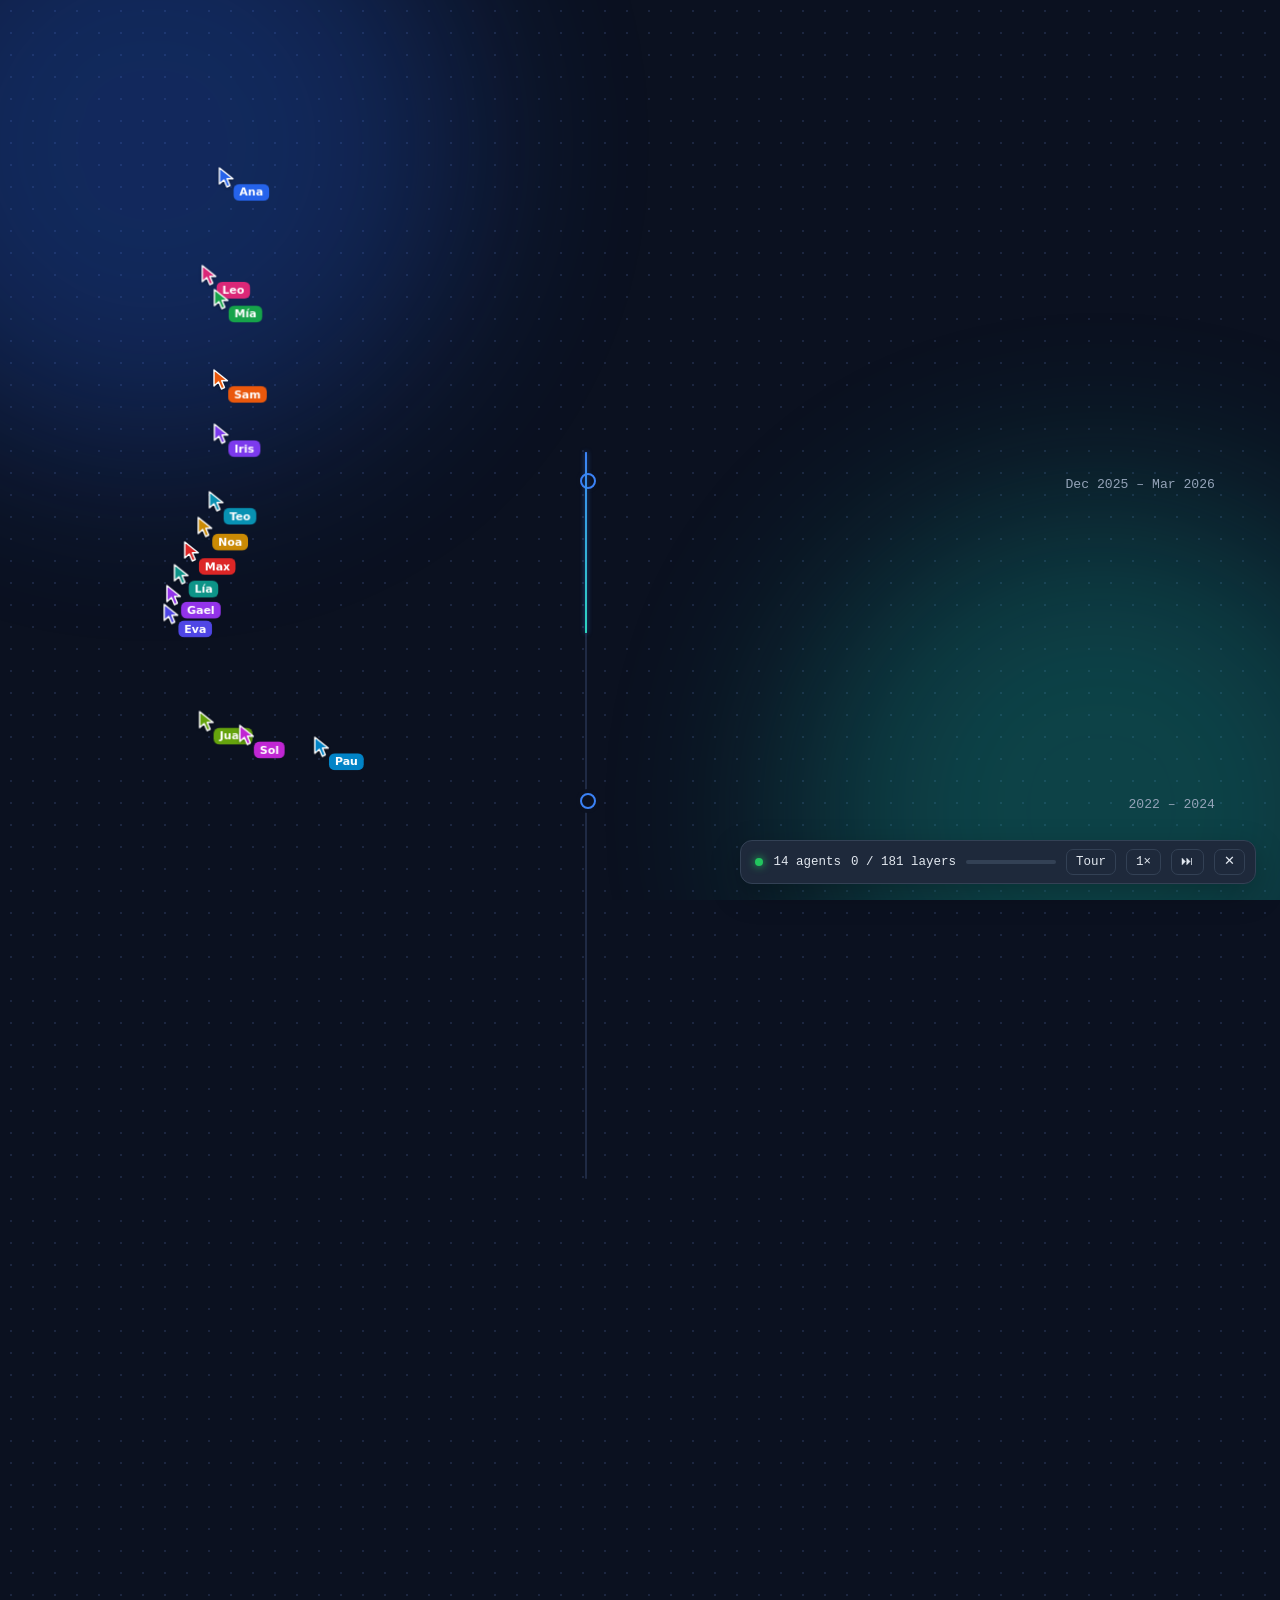
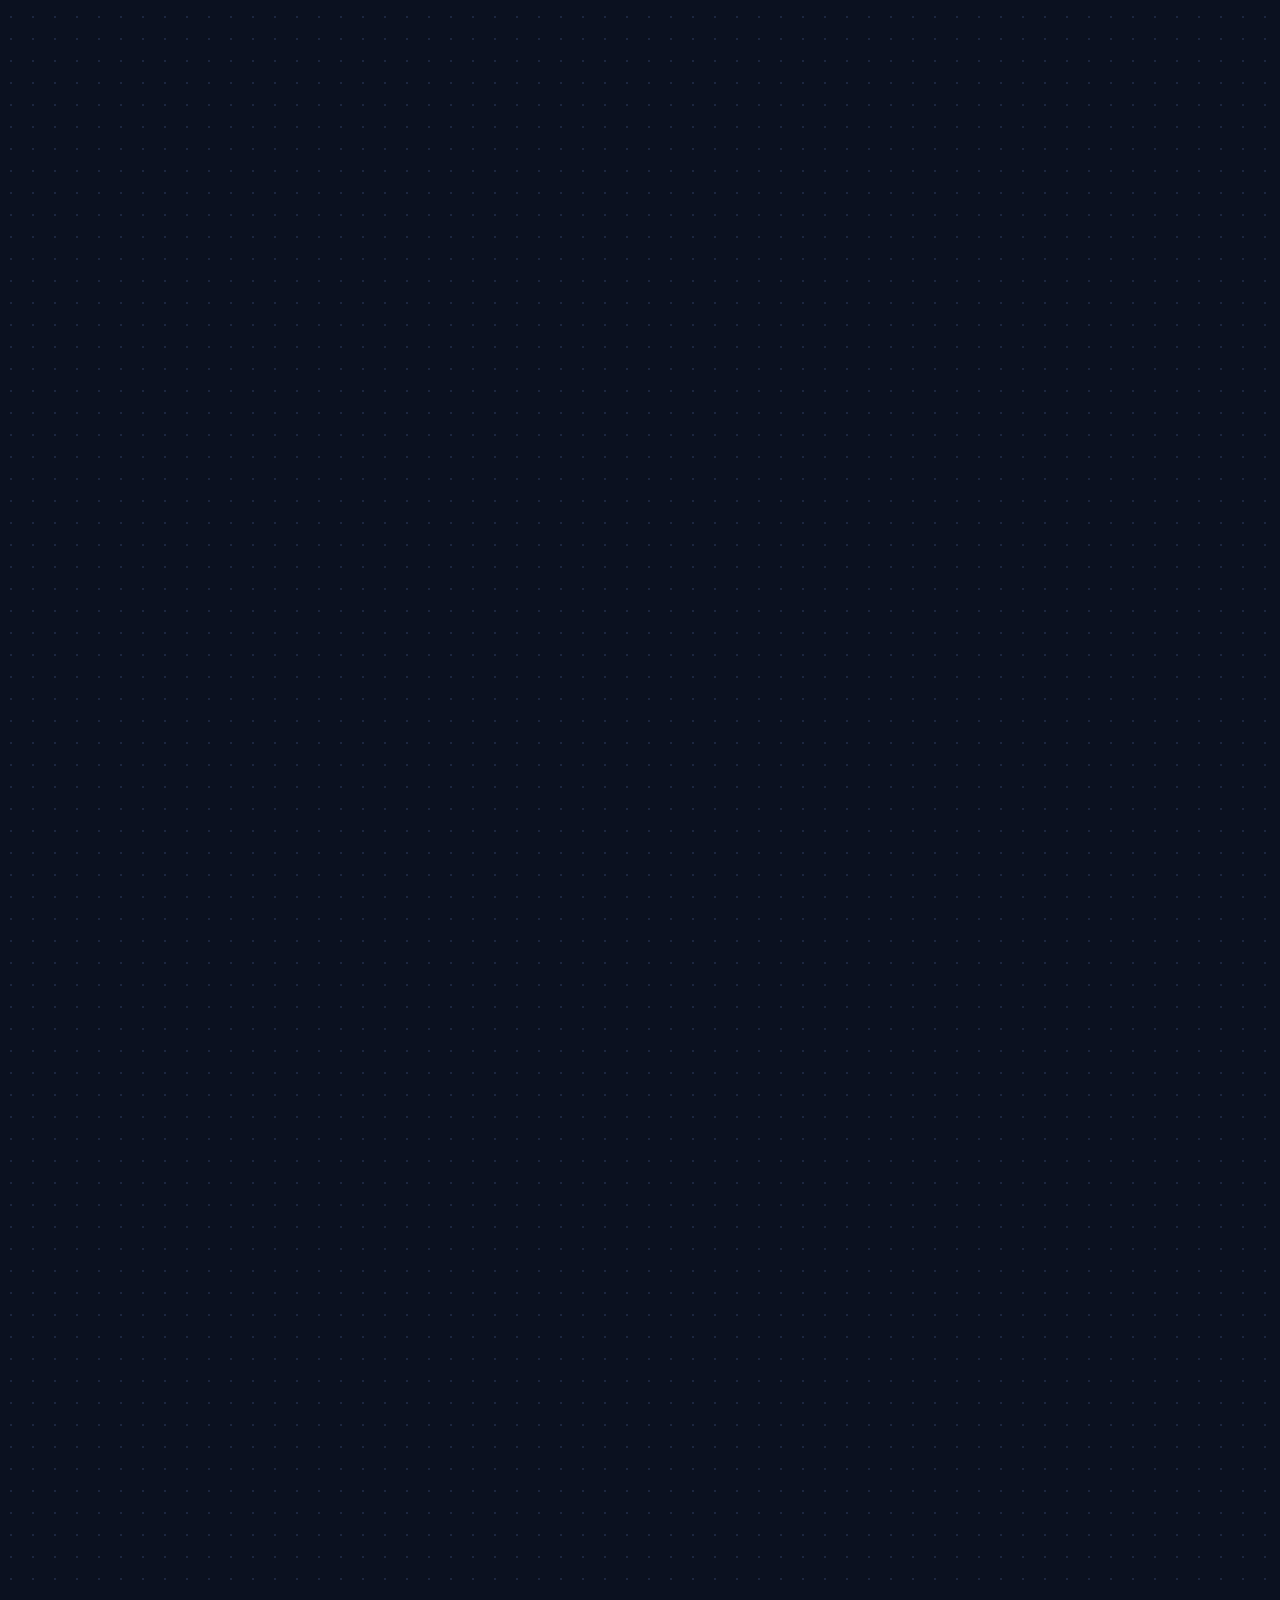
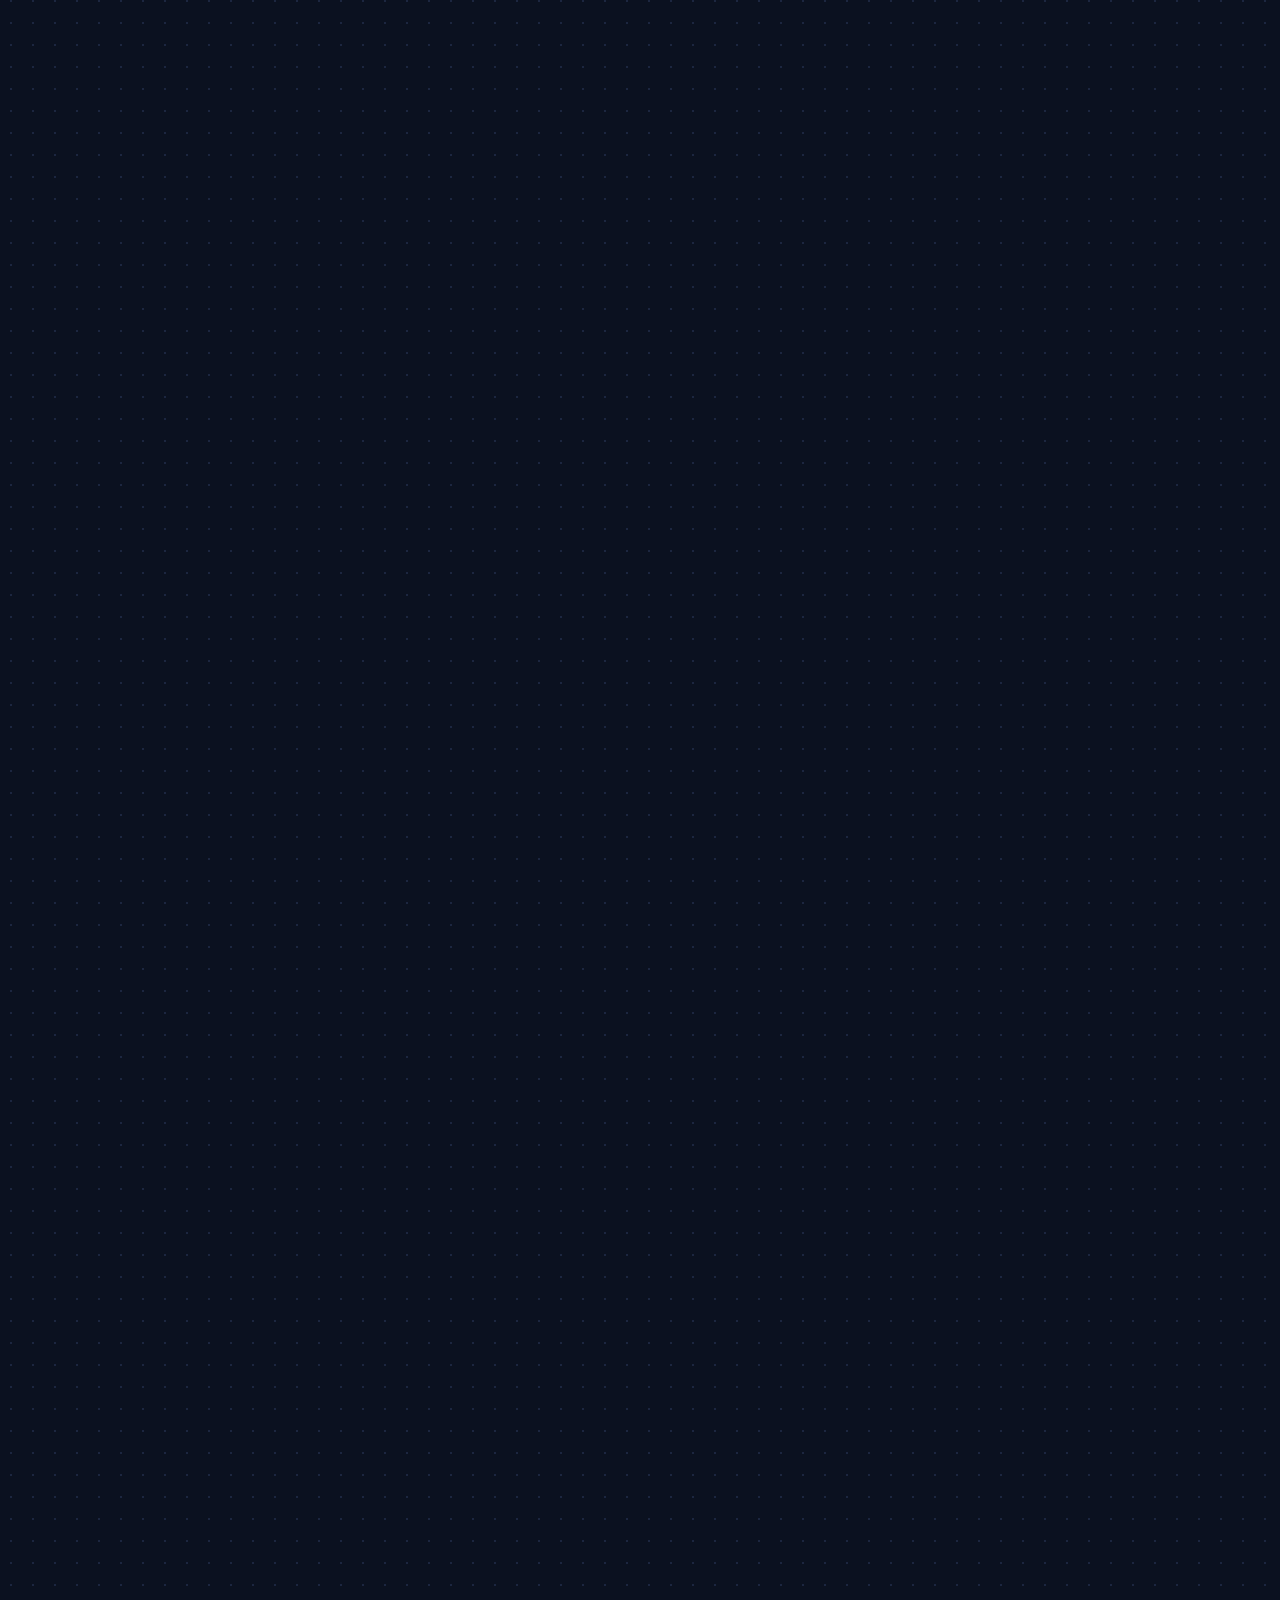
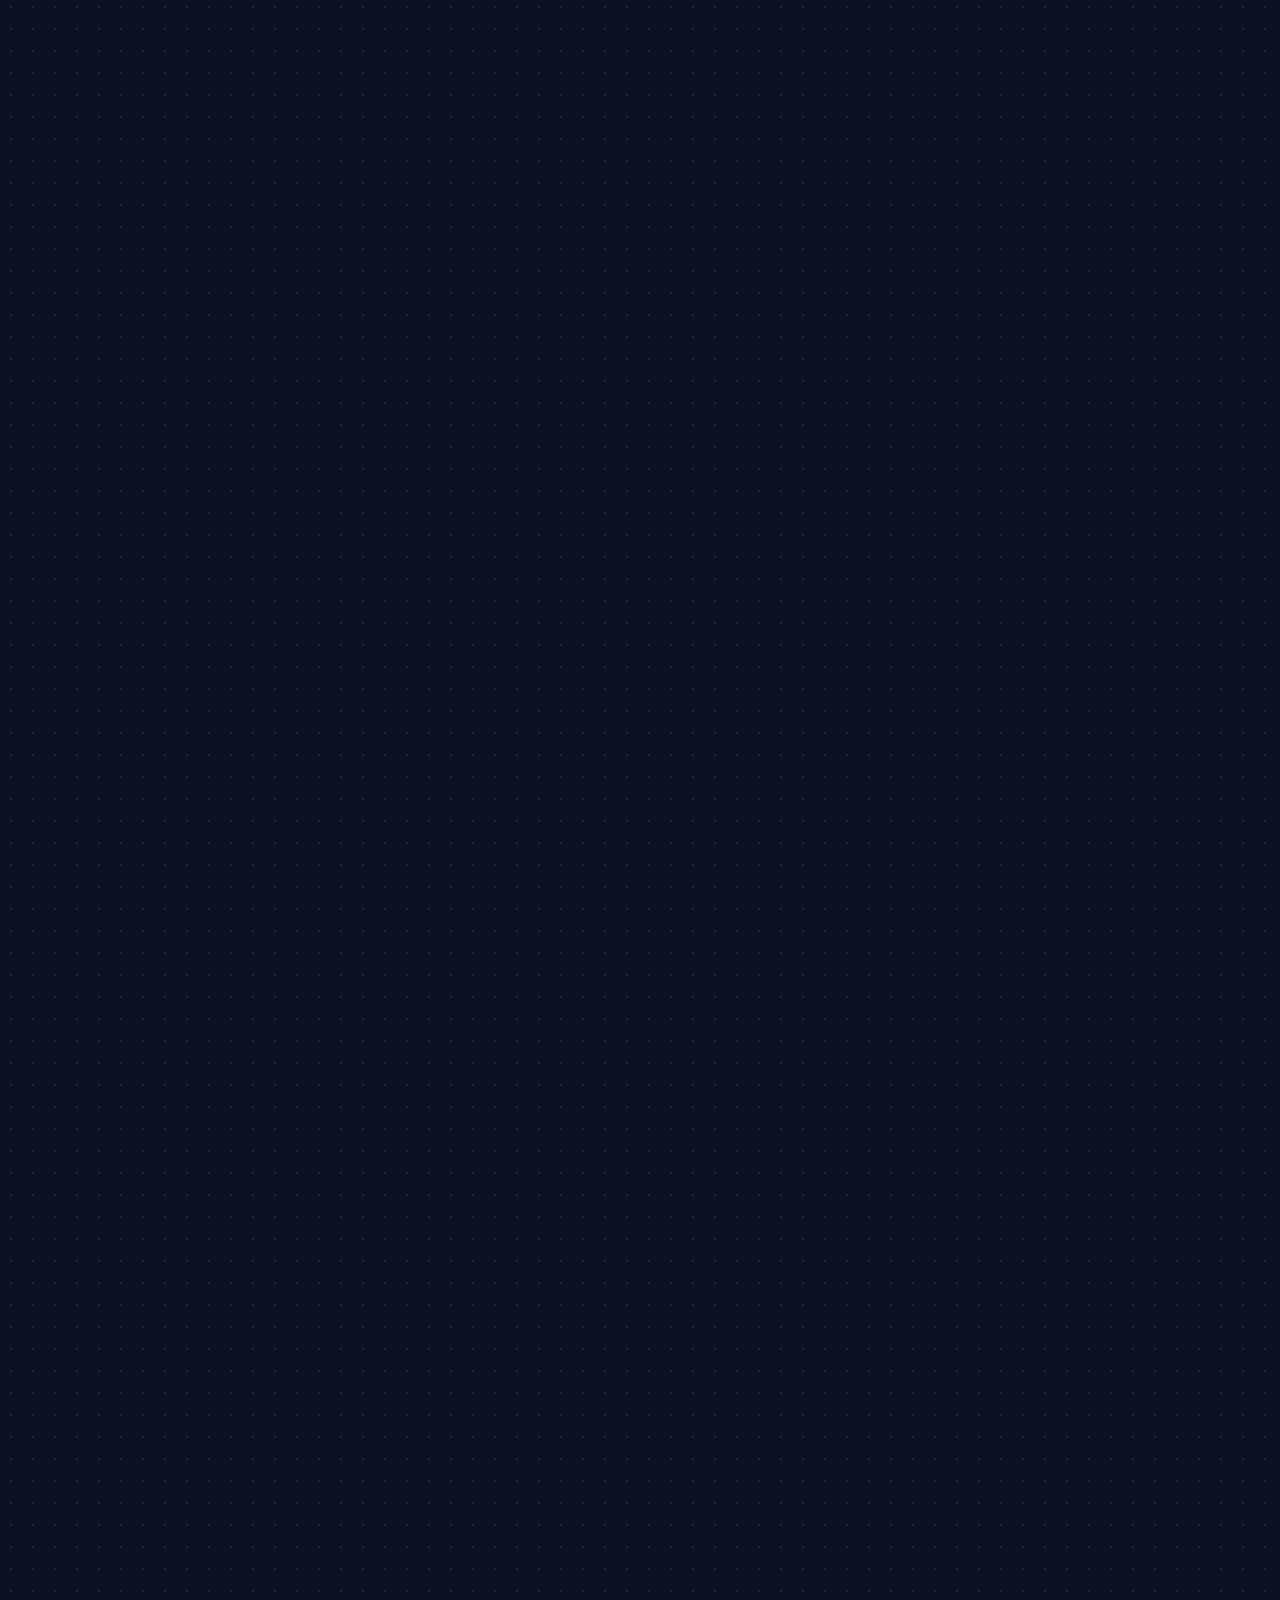
==== commit 0932c0e9: "Distribución en dos columnas con índice fijo y scroll organizado - Columna izquierda fija: foto, nom" ====
--- a/en/index.html
+++ b/en/index.html
@@ -5,82 +5,86 @@
 <meta name="viewport" content="width=device-width, initial-scale=1">
 <title>Juan Sebastián García Carrillo · Systems &amp; Data Analyst, QA and AI-powered automation</title>
 <meta name="description" content="CV and portfolio of Juan Sebastián García Carrillo: QA, data analysis and AI-powered automation. Eight projects with code and demos.">
+<meta name="theme-color" content="#0b1120">
 <meta property="og:title" content="Juan Sebastián García Carrillo · Systems &amp; Data Analyst, QA and AI-powered automation">
 <meta property="og:description" content="CV and portfolio of Juan Sebastián García Carrillo: QA, data analysis and AI-powered automation. Eight projects with code and demos.">
-<meta property="og:image" content="https://juansgarciac.github.io/img/storylens.webp">
+<meta property="og:image" content="https://juansgarciac.github.io/img/foto.jpg">
 <link rel="alternate" hreflang="en" href="https://juansgarciac.github.io/en/"><link rel="alternate" hreflang="es" href="https://juansgarciac.github.io/">
 <link rel="icon" href="../favicon.svg" type="image/svg+xml">
 <link rel="stylesheet" href="../styles.css">
 </head>
 <body>
 <script src="../swarm-rebuild.js" data-agents="14"></script>
-<div data-sr-root>
-<header class="top"><div class="wrap">
-  <a class="brand" href="#inicio">Juan Sebastián <span>García</span></a>
-  <nav aria-label="Secciones"><a href="#proyectos">Projects</a><a href="#experiencia">Experience</a><a href="#formacion">Education</a><a href="#contacto">Contact</a></nav>
-  <a class="lang" href="../" hreflang="es">ES</a>
-</div></header>
+<div class="aurora" aria-hidden="true"></div>
+<div data-sr-root class="layout">
 
-<main id="inicio">
-<section class="hero"><div class="wrap has-photo">
-  <img class="avatar" src="../img/foto.jpg" alt="Juan Sebastián García Carrillo" width="220" height="220">
-  <div class="intro">
-  <p class="kicker">Bogotá, Colombia · Systems Engineer</p>
-  <h1>Juan Sebastián García Carrillo</h1>
-  <p class="role">Systems &amp; Data Analyst · QA · AI-powered automation</p>
+<header class="side">
+  <div class="side-in">
+    <img class="avatar" src="../img/foto.jpg" alt="Juan Sebastián García Carrillo" width="220" height="220">
+    <p class="kicker">Bogotá, Colombia · Systems Engineer</p>
+    <h1><a href="#sobre-mi">Juan Sebastián García Carrillo</a></h1>
+    <p class="role">Systems &amp; Data Analyst · QA · AI-powered automation</p>
+    <p class="where">Open to remote, hybrid or on-site work in Bogotá.</p>
+    <nav class="toc" aria-label="Sections"><ul><li><a href="#sobre-mi"><span class="n">01</span><span class="bar"></span>About</a></li><li><a href="#experiencia"><span class="n">02</span><span class="bar"></span>Experience</a></li><li><a href="#proyectos"><span class="n">03</span><span class="bar"></span>Projects</a></li><li><a href="#formacion"><span class="n">04</span><span class="bar"></span>Education</a></li><li><a href="#habilidades"><span class="n">05</span><span class="bar"></span>Skills</a></li><li><a href="#contacto"><span class="n">06</span><span class="bar"></span>Contact</a></li></ul></nav>
+    <ul class="actions">
+      <li><a class="btn primary" data-mail data-u="juansgarciac2003" data-d="gmail.com" href="#contacto">Email</a></li>
+      <li><a class="btn" href="https://www.linkedin.com/in/juansgc" rel="noopener">LinkedIn</a></li>
+      <li><a class="btn" href="https://github.com/JuanSGarciaC" rel="noopener">GitHub</a></li>
+      <li><a class="btn lang" href="../" hreflang="es">ES</a></li>
+    </ul>
+  </div>
+</header>
+
+<main class="content">
+<section id="sobre-mi">
+  <h2>About</h2>
   <p class="summary">Systems Engineer with a background in requirements, data and AI-powered automation. As a QA Engineer (2022–2024) I analyzed and documented user stories and integrations, with acceptance criteria, in Agile/Scrum teams. In my professional internship I performed statistical and trend analysis to support decisions, automated Excel workbooks with macros and built the prototype of a conversational AI agent.</p>
-  <ul class="actions">
-    <li><a class="btn" href="#proyectos">See projects</a></li>
-    <li><a class="btn primary" data-mail data-u="juansgarciac2003" data-d="gmail.com" href="#contacto">Email</a></li>
-    <li><a class="btn" href="https://www.linkedin.com/in/juansgc" rel="noopener">LinkedIn</a></li>
-    <li><a class="btn" href="https://github.com/JuanSGarciaC" rel="noopener">GitHub</a></li>
-  </ul>
-  <p class="where">Open to remote, hybrid or on-site work in Bogotá.</p>
-  </div>
-</div></section>
+</section>
 
-<section id="proyectos"><div class="wrap">
+<section id="experiencia">
+  <h2>Experience</h2>
+  <div class="timeline"><article class="panel job"><header><h3>Fundación Universitaria del Área Andina</h3><span class="meta">Dec 2025 – Mar 2026</span></header><p class="pos">Professional internship</p><ul><li>Statistical and trend analysis on databases to detect problems and support decisions, with charts and samples.</li><li>Built macros and optimized Excel workbooks and basic databases to improve information handling.</li><li>Prototype of a conversational AI agent to help draft institutional documents following the institution&#x27;s rules (initial phase, not deployed).</li></ul></article><article class="panel job"><header><h3>Software Quality Assurance S.A.</h3><span class="meta">2022 – 2024</span></header><p class="pos">QA Engineer</p><ul><li>Started as a SENA intern and continued as QA Engineer.</li><li>Analyzed and documented user stories and integrations in staging and pre-production, identifying risks before each release.</li><li>Contributed requirements analysis and acceptance criteria in Agile/Scrum ceremonies.</li><li>Maintained documentation and traceability in Jira and Confluence across Development, QA and Product.</li><li>Automated repetitive analysis and information-organization tasks with Python.</li><li>Validated REST services: HTTP status codes, JSON payloads and edge cases.</li></ul></article></div>
+</section>
+
+<section id="proyectos">
   <h2>Projects</h2>
   <p class="lead">Eight projects with one idea in common: systems that fail safely, can be audited and measure what they promise. Each one has its code, automated tests and a section on its limits.</p>
   <div class="grid"><article class="card"><figure><img src="../img/storylens.webp" alt="StoryLens QA: Catch requirement issues before they become bugs" loading="lazy" decoding="async" width="960" height="600"></figure><div class="body"><h3>StoryLens QA</h3><p class="tagline">Catch requirement issues before they become bugs</p><p class="desc">Reads user stories and flags what is poorly written, citing the standard (ISO 29148, INVEST, ISTQB); generates traceable test cases and measures quality. AI is optional: if it fails, the rules keep working.</p><p class="learned"><b>I learned:</b> to evaluate AI honestly: on unseen stories the rules (F1 0.71) beat the AI (0.37–0.46).</p><ul class="chips"><li class="chip">Python</li><li class="chip">FastAPI</li><li class="chip">React</li><li class="chip">Gemini</li><li class="chip">Playwright</li></ul><ul class="links"><li><a href="https://github.com/JuanSGarciaC/storylens-qa" rel="noopener">Code</a></li><li><a href="https://storylens-qa.onrender.com" rel="noopener">Live demo</a></li><li><a href="https://juansgarciac.github.io/storylens-qa/" rel="noopener">Project page</a></li></ul></div></article><article class="card"><figure><img src="../img/laboratorio.webp" alt="Defense lab: See a web attack from the inside, and how it is stopped" loading="lazy" decoding="async" width="960" height="600"></figure><div class="body"><h3>Defense lab</h3><p class="tagline">See a web attack from the inside, and how it is stopped</p><p class="desc">The same app written vulnerable and hardened; seven OWASP Top 10 attacks run against both at once, and a console shows every request, the result and the line of code that makes the difference.</p><p class="learned"><b>I learned:</b> how SQL injection, XSS, brute force, IDOR and others work, and how to fix them.</p><ul class="chips"><li class="chip">Python</li><li class="chip">FastAPI</li><li class="chip">React</li><li class="chip">OWASP</li><li class="chip">Playwright</li></ul><ul class="links"><li><a href="https://github.com/JuanSGarciaC/laboratorio-defensa" rel="noopener">Code</a></li></ul></div></article><article class="card"><figure><img src="../img/nexusflow.webp" alt="NexusFlow: Automate business processes without doing anything twice" loading="lazy" decoding="async" width="960" height="600"></figure><div class="body"><h3>NexusFlow</h3><p class="tagline">Automate business processes without doing anything twice</p><p class="desc">Workflows with steps, conditions and API calls that run in the background with retries and idempotency; role-based users, encrypted credentials, signed webhooks and an audit log.</p><p class="learned"><b>I learned:</b> idempotency and designing for failure: no retry ever charges twice.</p><ul class="chips"><li class="chip">FastAPI</li><li class="chip">PostgreSQL</li><li class="chip">Celery</li><li class="chip">Redis</li><li class="chip">React</li><li class="chip">Docker</li></ul><ul class="links"><li><a href="https://github.com/JuanSGarciaC/nexusflow" rel="noopener">Code</a></li><li><a href="https://juansgarciac.github.io/nexusflow/" rel="noopener">Project page</a></li></ul></div></article><article class="card"><figure><img src="../img/datapulse.webp" alt="DataPulse: Trustworthy, traceable data from source to report" loading="lazy" decoding="async" width="960" height="600"></figure><div class="body"><h3>DataPulse</h3><p class="tagline">Trustworthy, traceable data from source to report</p><p class="desc">Ingests files and an API with validation and quarantine, Prefect orchestration, a dbt star schema, a KPI API and a dashboard; any figure can be traced back to its file.</p><p class="learned"><b>I learned:</b> data quality and traceability: 37 seeded defects the pipeline must catch exactly.</p><ul class="chips"><li class="chip">Polars</li><li class="chip">Prefect</li><li class="chip">dbt</li><li class="chip">PostgreSQL</li><li class="chip">FastAPI</li><li class="chip">Streamlit</li></ul><ul class="links"><li><a href="https://github.com/JuanSGarciaC/datapulse" rel="noopener">Code</a></li><li><a href="https://juansgarciac.github.io/datapulse/" rel="noopener">Project page</a></li></ul></div></article><article class="card"><figure><img src="../img/sello.webp" alt="Sello · AI triage: AI classifies; a person adds the stamp" loading="lazy" decoding="async" width="960" height="600"></figure><div class="body"><h3>Sello · AI triage</h3><p class="tagline">AI classifies; a person adds the stamp</p><p class="desc">Classifies IT support requests with an LLM and a rule decides: auto-approve or send to a person. Then it goes to the right team with a deadline. Correct category in 9 of 10 final-test cases.</p><p class="learned"><b>I learned:</b> that a model&#x27;s confidence is not enough: urgent and doubtful requests go to a person.</p><ul class="chips"><li class="chip">Python</li><li class="chip">FastAPI</li><li class="chip">LLM</li><li class="chip">React</li><li class="chip">SQLite</li></ul><ul class="links"><li><a href="https://github.com/JuanSGarciaC/triaje-solicitudes" rel="noopener">Code</a></li><li><a href="https://triaje-solicitudes-demo.onrender.com" rel="noopener">Live demo</a></li></ul></div></article><article class="card"><figure><img src="../img/integrador.webp" alt="Webhook integrator: Deliver events between systems without losing one" loading="lazy" decoding="async" width="960" height="600"></figure><div class="body"><h3>Webhook integrator</h3><p class="tagline">Deliver events between systems without losing one</p><p class="desc">Receives GitHub webhooks, verifies the HMAC signature, answers 202 and delivers them from a worker with exponential backoff and jitter; failed events are reprocessed from a panel.</p><p class="learned"><b>I learned:</b> to measure with injected failures: with 30% failures, 200 of 200 were delivered.</p><ul class="chips"><li class="chip">Python</li><li class="chip">FastAPI</li><li class="chip">HMAC</li><li class="chip">React</li><li class="chip">Newman</li></ul><ul class="links"><li><a href="https://github.com/JuanSGarciaC/integrador-webhooks" rel="noopener">Code</a></li><li><a href="https://integrador-webhooks-demo.onrender.com" rel="noopener">Live demo</a></li></ul></div></article><article class="card"><figure><img src="../img/cortex.webp" alt="Cortex Agent: An AI agent you can watch think" loading="lazy" decoding="async" width="960" height="600"></figure><div class="body"><h3>Cortex Agent</h3><p class="tagline">An AI agent you can watch think</p><p class="desc">An agent with its own loop, tools over MCP, hybrid document search and memory; every step is logged and evaluated automatically.</p><p class="learned"><b>I learned:</b> how an agent works inside and how to evaluate it with repeatable tests.</p><ul class="chips"><li class="chip">Python</li><li class="chip">MCP</li><li class="chip">RAG</li><li class="chip">Gemini</li><li class="chip">React</li></ul><ul class="links"><li><a href="https://github.com/JuanSGarciaC/cortex-agent" rel="noopener">Code</a></li></ul></div></article><article class="card"><figure><img src="../img/datos.webp" alt="Colombia open data: Real public data, cleaned and checked" loading="lazy" decoding="async" width="960" height="600"></figure><div class="body"><h3>Colombia open data</h3><p class="tagline">Real public data, cleaned and checked</p><p class="desc">Downloads higher-education enrollment from datos.gov.co, validates it, computes statistics and writes a summary whose figures are verified; totals match the official source.</p><p class="learned"><b>I learned:</b> to distrust the source: the data came duplicated and faked a 48% drop.</p><ul class="chips"><li class="chip">Python</li><li class="chip">FastAPI</li><li class="chip">SQLite</li><li class="chip">React</li><li class="chip">datos.gov.co</li></ul><ul class="links"><li><a href="https://github.com/JuanSGarciaC/datos-abiertos-colombia-educacion" rel="noopener">Code</a></li></ul></div></article></div>
   <p class="note">Personal projects built with AI assistants; I reviewed, ran and verified them. Figures come from their tests and evaluations, and each repository explains what is not measured.</p>
-</div></section>
+</section>
 
-<section id="experiencia"><div class="wrap">
-  <h2>Experience</h2>
-  <div class="timeline"><article class="panel job"><header><h3>Fundación Universitaria del Área Andina</h3><span class="meta">Dec 2025 – Mar 2026</span></header><p class="pos">Professional internship</p><ul><li>Statistical and trend analysis on databases to detect problems and support decisions, with charts and samples.</li><li>Built macros and optimized Excel workbooks and basic databases to improve information handling.</li><li>Prototype of a conversational AI agent to help draft institutional documents following the institution&#x27;s rules (initial phase, not deployed).</li></ul></article><article class="panel job"><header><h3>Software Quality Assurance S.A.</h3><span class="meta">2022 – 2024</span></header><p class="pos">QA Engineer</p><ul><li>Started as a SENA intern and continued as QA Engineer.</li><li>Analyzed and documented user stories and integrations in staging and pre-production, identifying risks before each release.</li><li>Contributed requirements analysis and acceptance criteria in Agile/Scrum ceremonies.</li><li>Maintained documentation and traceability in Jira and Confluence across Development, QA and Product.</li><li>Automated repetitive analysis and information-organization tasks with Python.</li><li>Validated REST services: HTTP status codes, JSON payloads and edge cases.</li></ul></article></div>
-</div></section>
+<section id="formacion">
+  <h2>Education</h2>
+  <div class="panel"><ul class="edu"><li><span><b>B.S. Systems Engineering</b><small>Fundación Universitaria del Área Andina</small></span><span class="y">2023 – 2026</span></li><li><span><b>Technologist in Information Systems Analysis and Development</b><small>SENA</small></span><span class="y">2021 – 2023</span></li><li><span><b>Master in Artificial Intelligence and Innovation</b><small>Founderz · Prompt engineering (few-shot, RAG), Copilot Studio, Power Automate, Make and Power BI</small></span><span class="y">2024 – 2025</span></li><li><span><b>Diploma in Python Programming and DevNet (140 h)</b><small>Área Andina</small></span><span class="y">2025</span></li></ul></div>
+  <div class="two">
+    <div class="panel"><h3>Certifications</h3><ul class="plain"><li>DevNet Associate · Python Essentials 1 &amp; 2 · Introduction to Modern AI — Cisco Networking Academy</li><li>Introduction to ISTQB · Requirements, Performance and REST API Testing — Área Andina</li></ul></div>
+    <div class="panel"><h3>Languages</h3><p>Spanish (native) · English B2 (technical reading and documentation)</p></div>
+  </div>
+</section>
 
-<section id="formacion"><div class="wrap">
-  <div class="two">
-    <div class="panel"><h2>Education</h2><ul class="edu"><li><span><b>B.S. Systems Engineering</b><small>Fundación Universitaria del Área Andina</small></span><span class="y">2023 – 2026</span></li><li><span><b>Technologist in Information Systems Analysis and Development</b><small>SENA</small></span><span class="y">2021 – 2023</span></li><li><span><b>Master in Artificial Intelligence and Innovation</b><small>Founderz · Prompt engineering (few-shot, RAG), Copilot Studio, Power Automate, Make and Power BI</small></span><span class="y">2024 – 2025</span></li><li><span><b>Diploma in Python Programming and DevNet (140 h)</b><small>Área Andina</small></span><span class="y">2025</span></li></ul></div>
-    <div class="panel"><h2>Certifications</h2><ul><li>DevNet Associate · Python Essentials 1 &amp; 2 · Introduction to Modern AI — Cisco Networking Academy</li><li>Introduction to ISTQB · Requirements, Performance and REST API Testing — Área Andina</li></ul><h2>Languages</h2><p>Spanish (native) · English B2 (technical reading and documentation)</p></div>
-  </div>
-</div></section>
-
-<section id="habilidades"><div class="wrap">
+<section id="habilidades">
   <h2>Skills</h2>
   <div class="skills"><div class="panel"><h3>Data &amp; BI</h3><ul class="chips"><li class=chip>SQL</li><li class=chip>Advanced Excel (macros)</li><li class=chip>Statistical analysis</li><li class=chip>Power BI</li><li class=chip>ETL</li></ul></div><div class="panel"><h3>QA &amp; methodologies</h3><ul class="chips"><li class=chip>Acceptance criteria</li><li class=chip>REST API testing</li><li class=chip>pytest</li><li class=chip>Playwright</li><li class=chip>Postman/Newman</li><li class=chip>Agile/Scrum</li><li class=chip>Jira</li><li class=chip>Confluence</li></ul></div><div class="panel"><h3>Programming</h3><ul class="chips"><li class=chip>Python</li><li class=chip>FastAPI</li><li class=chip>React</li><li class=chip>PostgreSQL</li><li class=chip>SQLite</li><li class=chip>Git/GitHub</li><li class=chip>GitHub Actions</li><li class=chip>Docker</li></ul></div><div class="panel"><h3>AI &amp; automation</h3><ul class="chips"><li class=chip>Prompt engineering</li><li class=chip>GPT-4</li><li class=chip>Claude</li><li class=chip>Gemini</li><li class=chip>Azure OpenAI</li><li class=chip>Copilot Studio</li><li class=chip>Power Automate</li><li class=chip>Make</li></ul></div></div>
-</div></section>
+</section>
 
-<section id="contacto" class="contact"><div class="wrap">
+<section id="contacto" class="contact">
   <div class="panel">
     <h2>Let&#x27;s talk</h2>
-    <p class="lead" style="margin-inline:auto">Looking for someone for QA, data analysis or AI-powered automation? Write to me.</p>
-    <ul class="actions" style="justify-content:center">
+    <p class="lead">Looking for someone for QA, data analysis or AI-powered automation? Write to me.</p>
+    <ul class="actions">
       <li><a class="btn primary" data-mail data-u="juansgarciac2003" data-d="gmail.com" href="#contacto">Email</a></li>
       <li><a class="btn" href="https://www.linkedin.com/in/juansgc" rel="noopener">LinkedIn</a></li>
       <li><a class="btn" href="https://github.com/JuanSGarciaC" rel="noopener">GitHub</a></li>
     </ul>
     <noscript><p>juansgarciac2003 [at] gmail.com</p></noscript>
   </div>
-</div></section>
-</main>
+</section>
 
-<footer><div class="wrap">
+<footer>
   <p>Built with HTML, CSS and JavaScript, no dependencies. The colored cursors build the page every time you visit. <button type="button" data-sr-replay>Watch the build again</button></p>
   <p>© 2026 Juan Sebastián García Carrillo</p>
-</div></footer>
+</footer>
+</main>
 </div>
 <script src="../site.js" defer></script>
 </body>
--- a/styles.css
+++ b/styles.css
@@ -2,13 +2,14 @@
   color-scheme: dark;
   --bg: #0b1120;
   --paper: #111a2e;
+  --paper-2: #16213a;
   --ink: #e5e9f2;
+  --body: #cbd5e1;
   --muted: #94a3b8;
   --line: #1f2a44;
   --accent: #3b82f6;
   --accent-ink: #60a5fa;
   --teal: #2dd4bf;
-  --body: #cbd5e1;
   --radius: 14px;
   --shadow: 0 1px 2px rgba(0, 0, 0, .3), 0 8px 24px rgba(0, 0, 0, .35);
   --mono: ui-monospace, "Cascadia Code", Consolas, monospace;
@@ -16,144 +17,145 @@
 }
 
 * { box-sizing: border-box; }
-body { overflow-x: clip; } /* la aurora del hero no crea scroll lateral; clip no rompe la cabecera sticky */
-html { scroll-behavior: smooth; }
+html { scroll-behavior: smooth; scroll-padding-top: 32px; }
 body {
   margin: 0;
-  font: 16px/1.6 var(--sans);
-  color: var(--ink);
+  font: 16px/1.65 var(--sans);
+  color: var(--body);
   background-color: var(--bg);
   /* E3: rejilla de puntos, el "lienzo" donde trabajan los cursores */
   background-image: radial-gradient(circle, #1c2640 1px, transparent 1.2px);
   background-size: 22px 22px;
+  overflow-x: clip;
 }
 img { max-width: 100%; display: block; }
 a { color: var(--accent-ink); }
 a:focus-visible, button:focus-visible { outline: 3px solid var(--accent); outline-offset: 2px; border-radius: 6px; }
-
-.wrap { width: min(1080px, 100% - 40px); margin-inline: auto; }
-
-/* ---------- cabecera */
-.top {
-  position: sticky; top: 0; z-index: 50;
-  background: rgba(11, 17, 32, .82);
-  backdrop-filter: blur(8px);
-  border-bottom: 1px solid var(--line);
-  transition: transform .3s ease;
-}
-.top.nav-hidden { transform: translateY(-100%); }
-.top .wrap { display: flex; align-items: center; gap: 22px; height: 60px; }
-.brand { font-weight: 700; text-decoration: none; color: var(--ink); white-space: nowrap; }
-.brand span { color: var(--accent); }
-.top nav { display: flex; gap: 18px; margin-left: auto; flex-wrap: wrap; }
-.top nav a { color: var(--muted); text-decoration: none; font-size: .94rem; }
-.top nav a:hover { color: var(--ink); }
-.lang { font: 600 .82rem/1 var(--mono); border: 1px solid var(--line); border-radius: 999px; padding: 6px 10px;
-        text-decoration: none; color: var(--ink); background: var(--paper); }
-
-/* ---------- hero */
-.hero { padding: 72px 0 40px; position: relative; isolation: isolate; }
-.hero::before, .hero::after {
-  content: ""; position: absolute; z-index: -1; width: 46vw; height: 46vw; max-width: 620px; max-height: 620px;
-  border-radius: 50%; filter: blur(90px); opacity: .35; pointer-events: none; will-change: transform, opacity;
-}
-.hero::before { background: #2563eb; top: -22%; left: -8%; animation: aurora 14s ease-in-out infinite alternate; }
-.hero::after { background: #14b8a6; bottom: -30%; right: -6%; animation: aurora 18s ease-in-out infinite alternate-reverse; }
+h1, h2, h3 { color: var(--ink); }
+
+/* E8: aurora fija detrás de todo */
+.aurora { position: fixed; inset: 0; z-index: -1; pointer-events: none; overflow: hidden; }
+.aurora::before, .aurora::after {
+  content: ""; position: absolute; width: 48vw; height: 48vw; max-width: 680px; max-height: 680px;
+  border-radius: 50%; filter: blur(100px); opacity: .3; will-change: transform, opacity;
+}
+.aurora::before { background: #2563eb; top: -18%; left: -12%; animation: aurora 16s ease-in-out infinite alternate; }
+.aurora::after { background: #14b8a6; bottom: -24%; right: -10%; animation: aurora 20s ease-in-out infinite alternate-reverse; }
 @keyframes aurora {
-  0% { transform: translate(0, 0) scale(1); opacity: .28; }
-  50% { opacity: .42; }
-  100% { transform: translate(8vw, 6vh) scale(1.15); opacity: .3; }
-}
-.hero .kicker { font: 600 .86rem/1.4 var(--mono); color: var(--teal); letter-spacing: .02em; margin: 0 0 10px; }
-.hero h1 { font-size: clamp(2.2rem, 5.4vw, 3.8rem); line-height: 1.05; margin: 0 0 14px; letter-spacing: -.02em; }
-.hero .role { font-size: clamp(1.05rem, 2vw, 1.3rem); color: var(--accent-ink); font-weight: 600; margin: 0 0 18px; }
-.hero .summary { max-width: 760px; color: var(--body); font-size: 1.06rem; margin: 0 0 24px; }
-.actions { display: flex; flex-wrap: wrap; gap: 10px; margin: 0 0 14px; padding: 0; list-style: none; }
+  0% { transform: translate(0, 0) scale(1); opacity: .22; }
+  50% { opacity: .36; }
+  100% { transform: translate(8vw, 6vh) scale(1.15); opacity: .26; }
+}
+
+/* ---------- distribución: columna fija a la izquierda, contenido que hace scroll a la derecha */
+.layout {
+  width: min(1200px, 100% - 48px); margin-inline: auto;
+  display: grid; grid-template-columns: minmax(300px, 5fr) 7fr; gap: 64px;
+}
+.side { position: sticky; top: 0; height: 100vh; height: 100dvh; padding: 64px 0 40px; }
+.side-in { display: flex; flex-direction: column; height: 100%; }
+.avatar { width: 128px; height: 128px; border-radius: 50%; object-fit: cover; margin-bottom: 22px;
+          border: 3px solid var(--accent); box-shadow: 0 0 0 6px rgba(59, 130, 246, .15), var(--shadow); }
+.kicker { font: 600 .82rem/1.4 var(--mono); color: var(--teal); letter-spacing: .02em; margin: 0 0 8px; }
+.side h1 { font-size: clamp(2rem, 3.4vw, 2.7rem); line-height: 1.08; margin: 0 0 12px; letter-spacing: -.02em; }
+.side h1 a { color: inherit; text-decoration: none; }
+.role { font-size: 1.08rem; color: var(--accent-ink); font-weight: 600; margin: 0 0 10px; }
+.where { color: var(--muted); font-size: .93rem; margin: 0; max-width: 340px; }
+
+/* índice con la sección activa marcada (site.js pone .active) */
+.toc { margin: 36px 0 auto; }
+.toc ul { list-style: none; margin: 0; padding: 0; display: grid; gap: 2px; }
+.toc a { display: flex; align-items: center; gap: 12px; padding: 7px 0; color: var(--muted); text-decoration: none;
+         font: 600 .8rem/1 var(--mono); text-transform: uppercase; letter-spacing: .1em; transition: color .2s; }
+.toc .n { color: var(--accent-ink); opacity: .7; }
+.toc .bar { width: 28px; height: 1px; background: currentColor; transition: width .25s ease, background-color .2s; }
+.toc a:hover, .toc a.active { color: var(--ink); }
+.toc a:hover .bar, .toc a.active .bar { width: 60px; background: var(--accent-ink); }
+
+.actions { display: flex; flex-wrap: wrap; gap: 10px; margin: 24px 0 0; padding: 0; list-style: none; }
 .btn {
-  display: inline-flex; align-items: center; gap: 8px; padding: 10px 16px; border-radius: 10px;
+  display: inline-flex; align-items: center; gap: 8px; padding: 9px 15px; border-radius: 10px;
   border: 1px solid var(--line); background: var(--paper); color: var(--ink); text-decoration: none;
-  font-weight: 600; font-size: .95rem; box-shadow: var(--shadow);
-  transition: transform .15s ease;
-}
-.btn:hover { transform: translateY(-1px); }
+  font-weight: 600; font-size: .92rem; box-shadow: var(--shadow); transition: transform .15s ease, border-color .2s;
+}
+.btn:hover { transform: translateY(-1px); border-color: #2f4a7a; }
 .btn.primary { background: var(--accent); border-color: var(--accent); color: #fff; }
-.where { color: var(--muted); font-size: .92rem; margin: 0; }
-.hero .has-photo { display: flex; align-items: center; gap: 40px; }
-.avatar { width: 220px; height: 220px; flex: none; border-radius: 50%; object-fit: cover;
-          border: 3px solid var(--accent); box-shadow: 0 0 0 6px rgba(59, 130, 246, .15), var(--shadow); }
-
-/* ---------- secciones */
-section { padding: 34px 0; scroll-margin-top: 70px; }
-section > .wrap > h2 { font-size: 1.7rem; margin: 0 0 6px; letter-spacing: -.01em; }
-.lead { color: var(--muted); margin: 0 0 22px; max-width: 760px; }
-
-.panel {
-  background: var(--paper); border: 1px solid var(--line); border-radius: var(--radius);
-  box-shadow: var(--shadow); padding: 22px 24px;
-}
-
-/* ---------- proyectos */
-.grid { display: grid; grid-template-columns: repeat(auto-fill, minmax(300px, 1fr)); gap: 18px; }
-.card {
-  display: flex; flex-direction: column; background: var(--paper); border: 1px solid var(--line);
-  border-radius: var(--radius); box-shadow: var(--shadow); overflow: hidden;
-  position: relative; transition: border-color .3s ease;
-}
-.card::after {
-  content: ""; position: absolute; inset: 0; pointer-events: none; opacity: 0; transition: opacity .3s ease;
-  background: radial-gradient(360px circle at var(--mx, 50%) var(--my, 50%), rgba(96, 165, 250, .16), transparent 60%);
-}
-.card:hover { border-color: #2f4a7a; }
-.card:hover::after { opacity: 1; }
-.card figure { margin: 0; aspect-ratio: 16 / 10; background: #0f172a; overflow: hidden; }
-.card figure img { width: 100%; height: 100%; object-fit: cover; object-position: top left; }
-.card .body { padding: 16px 18px 18px; display: flex; flex-direction: column; gap: 8px; flex: 1; }
-.card h3 { margin: 0; font-size: 1.12rem; }
-.card .tagline { margin: 0; color: var(--teal); font-weight: 600; font-size: .92rem; }
-.card .desc { margin: 0; color: var(--body); font-size: .95rem; }
-.card .learned { margin: 0; font-size: .9rem; color: var(--muted); }
-.card .learned b { color: var(--ink); }
-.chips { display: flex; flex-wrap: wrap; gap: 6px; list-style: none; margin: 2px 0 0; padding: 0; }
-.chip { font: 500 .76rem/1 var(--mono); padding: 5px 8px; border-radius: 6px; background: #1e2a4a; color: #a5b4fc; }
-.links { display: flex; flex-wrap: wrap; gap: 14px; margin: auto 0 0; padding: 8px 0 0; list-style: none; font-size: .92rem; font-weight: 600; }
-.note {
-  margin: 20px 0 0; padding: 12px 16px; border-left: 3px solid var(--teal); background: #0f2a2a;
-  border-radius: 8px; font-size: .93rem; color: #99f6e4;
-}
-
-/* ---------- experiencia y formación */
+.btn.lang { font: 600 .8rem/1 var(--mono); padding: 11px 12px; }
+
+/* ---------- columna de contenido */
+.content { padding: 64px 0 0; min-width: 0; }
+section { padding: 0 0 88px; }
+section > h2 {
+  display: flex; align-items: center; gap: 14px; font-size: 1.5rem; margin: 0 0 22px; letter-spacing: -.01em;
+}
+section > h2::after { content: ""; flex: 1; height: 1px; background: var(--line); }
+.summary { font-size: 1.08rem; margin: 0; }
+.lead { color: var(--muted); margin: -8px 0 22px; }
+.panel { background: var(--paper); border: 1px solid var(--line); border-radius: var(--radius); box-shadow: var(--shadow); padding: 22px 24px; }
+.panel h3 { margin: 0 0 10px; font-size: 1.02rem; }
+.panel p { margin: 0; }
+
+/* C14: línea de tiempo que se dibuja con el scroll (site.js pone --tl) */
 .timeline { display: grid; gap: 16px; position: relative; padding-left: 28px; }
 .timeline::before, .timeline::after { content: ""; position: absolute; left: 8px; top: 6px; bottom: 6px; width: 2px; border-radius: 2px; }
 .timeline::before { background: var(--line); }
 .timeline::after { background: linear-gradient(var(--accent), var(--teal)); transform-origin: top;
                    transform: scaleY(var(--tl, 0)); box-shadow: 0 0 10px rgba(59, 130, 246, .6); }
-.timeline .job { position: relative; }
-.timeline .job::before { content: ""; position: absolute; left: -26px; top: 26px; width: 12px; height: 12px; border-radius: 50%;
-                         background: var(--bg); border: 2px solid var(--accent); box-shadow: 0 0 0 4px var(--bg); }
-.job header { display: flex; flex-wrap: wrap; justify-content: space-between; gap: 6px 18px; align-items: baseline; }
-.job h3 { margin: 0; font-size: 1.1rem; }
-.job .meta { font: 500 .85rem/1.4 var(--mono); color: var(--muted); }
+.job { position: relative; }
+.job::before { content: ""; position: absolute; left: -26px; top: 26px; width: 12px; height: 12px; border-radius: 50%;
+               background: var(--bg); border: 2px solid var(--accent); box-shadow: 0 0 0 4px var(--bg); }
+.job header { display: flex; flex-wrap: wrap; justify-content: space-between; gap: 4px 18px; align-items: baseline; }
+.job h3 { margin: 0; font-size: 1.06rem; }
+.job .meta { font: 500 .82rem/1.4 var(--mono); color: var(--muted); }
 .job .pos { margin: 2px 0 8px; color: var(--teal); font-weight: 600; }
 .job ul { margin: 0; padding-left: 20px; }
 .job li { margin: 3px 0; }
 
-.two { display: grid; grid-template-columns: repeat(auto-fit, minmax(300px, 1fr)); gap: 18px; }
-.edu { list-style: none; margin: 0; padding: 0; display: grid; gap: 12px; }
+/* ---------- proyectos: imagen a la izquierda, texto a la derecha */
+.grid { display: grid; gap: 18px; }
+.card {
+  position: relative; display: grid; grid-template-columns: 220px 1fr; background: var(--paper);
+  border: 1px solid var(--line); border-radius: var(--radius); box-shadow: var(--shadow); overflow: hidden;
+  transition: border-color .3s ease;
+}
+.card figure { margin: 0; background: #0f172a; border-right: 1px solid var(--line); }
+.card figure img { width: 100%; height: 100%; object-fit: cover; object-position: top left; }
+.card .body { padding: 16px 20px 18px; display: flex; flex-direction: column; gap: 7px; }
+.card h3 { margin: 0; font-size: 1.1rem; }
+.card .tagline { margin: 0; color: var(--teal); font-weight: 600; font-size: .92rem; }
+.card .desc { margin: 0; font-size: .95rem; }
+.card .learned { margin: 0; font-size: .9rem; color: var(--muted); }
+.card .learned b { color: var(--ink); }
+/* D4: luz que sigue al cursor (site.js pone --mx/--my) */
+.card::after {
+  content: ""; position: absolute; inset: 0; pointer-events: none; opacity: 0; transition: opacity .3s ease;
+  background: radial-gradient(360px circle at var(--mx, 50%) var(--my, 50%), rgba(96, 165, 250, .14), transparent 60%);
+}
+.card:hover { border-color: #2f4a7a; }
+.card:hover::after { opacity: 1; }
+.chips { display: flex; flex-wrap: wrap; gap: 6px; list-style: none; margin: 2px 0 0; padding: 0; }
+.chip { font: 500 .76rem/1 var(--mono); padding: 5px 8px; border-radius: 6px; background: #1e2a4a; color: #a5b4fc; }
+.links { display: flex; flex-wrap: wrap; gap: 14px; margin: auto 0 0; padding: 6px 0 0; list-style: none; font-size: .92rem; font-weight: 600; }
+.note { margin: 20px 0 0; padding: 12px 16px; border-left: 3px solid var(--teal); background: #0f2a2a;
+        border-radius: 8px; font-size: .93rem; color: #99f6e4; }
+
+/* ---------- formación y habilidades */
+.edu { list-style: none; margin: 0; padding: 0; display: grid; gap: 14px; }
 .edu li { display: flex; justify-content: space-between; gap: 12px; }
-.edu .y { font: 500 .85rem/1.6 var(--mono); color: var(--muted); white-space: nowrap; }
+.edu b { color: var(--ink); }
+.edu .y { font: 500 .82rem/1.6 var(--mono); color: var(--muted); white-space: nowrap; }
 .edu small { display: block; color: var(--muted); }
-
-.skills { display: grid; grid-template-columns: repeat(auto-fit, minmax(240px, 1fr)); gap: 18px; }
-.skills h3 { margin: 0 0 8px; font-size: 1rem; }
+.two { display: grid; grid-template-columns: repeat(auto-fit, minmax(240px, 1fr)); gap: 16px; margin-top: 16px; }
+.plain { margin: 0; padding-left: 18px; }
+.skills { display: grid; grid-template-columns: repeat(auto-fit, minmax(240px, 1fr)); gap: 16px; }
 
 /* ---------- contacto y pie */
-.contact { text-align: center; }
-.contact .panel { padding: 34px 24px; }
-.contact h2 { margin-top: 0; }
-footer { padding: 28px 0 90px; color: var(--muted); font-size: .88rem; text-align: center; }
-footer button {
-  font: inherit; color: var(--accent-ink); background: none; border: 0; text-decoration: underline; cursor: pointer; padding: 0;
-}
+.contact .panel { text-align: center; padding: 34px 24px; }
+.contact .panel h2 { margin: 0 0 8px; font-size: 1.5rem; }
+.contact .lead { margin: 0 auto; }
+.contact .actions { justify-content: center; }
+footer { padding: 0 0 100px; color: var(--muted); font-size: .86rem; }
+footer button { font: inherit; color: var(--accent-ink); background: none; border: 0; text-decoration: underline; cursor: pointer; padding: 0; }
 
 /* ---------- progreso de lectura (lo crea site.js) */
 #progress { position: fixed; top: 0; left: 0; right: 0; height: 3px; z-index: 60; pointer-events: none;
@@ -176,11 +178,34 @@
 }
 #sr-bar button:hover, #sr-bar button.on { background: #2563eb; border-color: #2563eb; }
 
+/* en escritorio la barra del enjambre va a la derecha para no tapar los botones de la columna fija */
+@media (min-width: 961px) {
+  #sr-bar { left: auto; right: 24px; transform: none; }
+  #sr-bar.sr-out { transform: translateY(20px); }
+}
+
+/* ---------- escritorio con poca altura: compactar la columna fija; si aun así no cabe, hace scroll propio */
+@media (min-width: 961px) and (max-height: 780px) {
+  .side { padding: 36px 0 24px; overflow-y: auto; scrollbar-width: none; }
+  .avatar { width: 84px; height: 84px; margin-bottom: 14px; }
+  .side h1 { font-size: clamp(1.8rem, 3vw, 2.2rem); }
+  .toc { margin-top: 20px; }
+  .toc a { padding: 5px 0; }
+  .actions { margin-top: 16px; }
+}
+
+/* ---------- pantallas medianas y móvil: una sola columna, el índice se oculta */
+@media (max-width: 960px) {
+  .layout { display: block; width: min(720px, 100% - 40px); }
+  .side { position: static; height: auto; padding: 48px 0 8px; }
+  .toc { display: none; }
+  .content { padding-top: 56px; }
+  section { padding-bottom: 64px; }
+}
 @media (max-width: 640px) {
-  .top nav { display: none; }
-  .hero { padding-top: 44px; }
-  .hero .has-photo { flex-direction: column; align-items: flex-start; gap: 22px; }
-  .avatar { width: 140px; height: 140px; }
+  .avatar { width: 104px; height: 104px; }
+  .card { grid-template-columns: 1fr; }
+  .card figure { aspect-ratio: 16 / 10; border-right: 0; border-bottom: 1px solid var(--line); }
   #sr-bar { gap: 7px; padding: 7px 8px 7px 10px; font-size: 11px; }
   #sr-bar .sr-progress { width: 44px; }
   #sr-bar [data-k="agents"] { display: none; }
@@ -188,7 +213,7 @@
 
 @media (prefers-reduced-motion: reduce) {
   html { scroll-behavior: auto; }
-  .btn, .top, .card, .card::after { transition: none; }
-  .hero::before, .hero::after { animation: none; }
+  .btn, .card, .card::after, .toc a, .toc .bar { transition: none; }
+  .aurora::before, .aurora::after { animation: none; }
   .timeline::after { transform: none; }
 }
